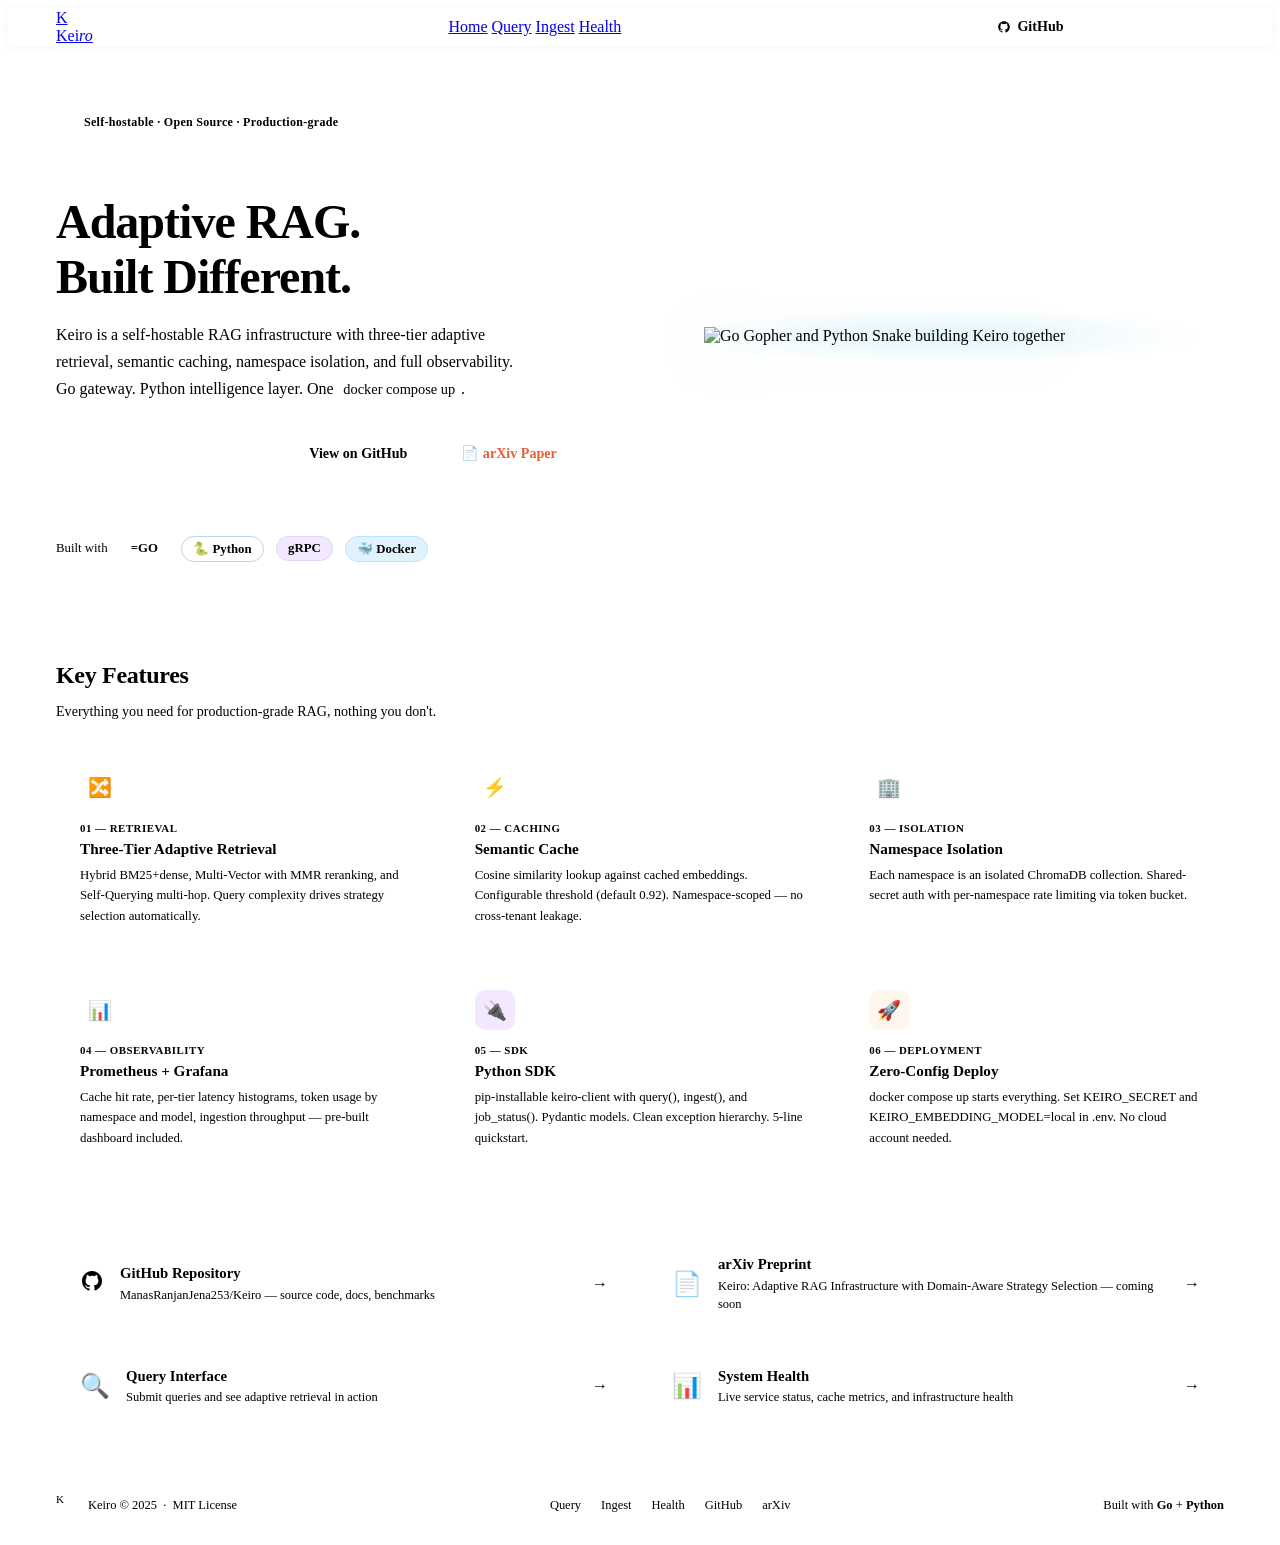
==== gateway/templates/index.html @ 82689d89 "Updated the frontend files" ====
<!DOCTYPE html>
<html lang="en">
<head>
    <meta charset="UTF-8">
    <meta name="viewport" content="width=device-width, initial-scale=1.0">
    <title>Keiro — Self-hostable Adaptive RAG Infrastructure</title>
    <link rel="stylesheet" href="/static/css/style.css">
    <style>
        /* Landing page specific */
        body { overflow-x: hidden; }

        .landing-nav {
            height: var(--nav-h);
            background: rgba(255,255,255,0.92);
            backdrop-filter: blur(12px);
            border-bottom: 1px solid var(--border);
            display: flex;
            align-items: center;
            padding: 0 3rem;
            gap: 2rem;
            position: sticky;
            top: 0;
            z-index: 200;
            box-shadow: 0 1px 12px rgba(0,174,216,0.07);
        }

        .landing-nav .nav-links { margin-left: auto; }

        .btn-outline {
            display: inline-flex;
            align-items: center;
            gap: 0.4rem;
            padding: 0.55rem 1.25rem;
            border-radius: var(--radius-sm);
            font-size: 0.88rem;
            font-weight: 600;
            font-family: var(--font-body);
            cursor: pointer;
            transition: all 0.15s ease;
            text-decoration: none;
            border: 1.5px solid var(--border);
            color: var(--text-secondary);
            background: transparent;
        }

        .btn-outline:hover {
            border-color: var(--go-cyan);
            color: var(--go-cyan);
            background: var(--go-cyan-light);
        }

        .btn-cta {
            display: inline-flex;
            align-items: center;
            gap: 0.4rem;
            padding: 0.65rem 1.5rem;
            border-radius: var(--radius-sm);
            font-size: 0.92rem;
            font-weight: 700;
            font-family: var(--font-body);
            cursor: pointer;
            transition: all 0.15s ease;
            text-decoration: none;
            background: var(--go-cyan);
            color: white;
            border: none;
        }

        .btn-cta:hover {
            background: var(--go-cyan-dark);
            box-shadow: 0 4px 16px rgba(0,174,216,0.35);
            transform: translateY(-1px);
        }

        /* Hero */
        .hero {
            max-width: 1200px;
            margin: 0 auto;
            padding: 4rem 3rem 3rem;
            display: grid;
            grid-template-columns: 1fr 1fr;
            gap: 3rem;
            align-items: center;
        }

        .hero-left {}

        .hero-eyebrow {
            display: inline-flex;
            align-items: center;
            gap: 0.5rem;
            background: var(--go-cyan-light);
            border: 1px solid var(--go-cyan-mid);
            border-radius: 20px;
            padding: 0.3rem 0.875rem;
            font-size: 0.75rem;
            font-weight: 600;
            color: var(--go-cyan-dark);
            font-family: var(--font-mono);
            margin-bottom: 1.25rem;
            letter-spacing: 0.3px;
        }

        .hero-eyebrow span {
            width: 6px;
            height: 6px;
            border-radius: 50%;
            background: var(--go-cyan);
        }

        .hero-headline {
            font-size: 3rem;
            font-weight: 800;
            line-height: 1.15;
            color: var(--text);
            margin-bottom: 1rem;
            letter-spacing: -1px;
        }

        .hero-headline em {
            font-style: normal;
            color: var(--go-cyan);
        }

        .hero-sub {
            font-size: 1rem;
            color: var(--text-secondary);
            line-height: 1.7;
            margin-bottom: 2rem;
            max-width: 480px;
        }

        .hero-cta-row {
            display: flex;
            align-items: center;
            gap: 0.875rem;
            flex-wrap: wrap;
            margin-bottom: 2.5rem;
        }

        .hero-langs {
            display: flex;
            align-items: center;
            gap: 0.5rem;
            padding-top: 1.5rem;
            border-top: 1px solid var(--border);
        }

        .hero-langs span {
            font-size: 0.8rem;
            color: var(--text-muted);
            margin-right: 0.25rem;
        }

        .lang-badge {
            display: inline-flex;
            align-items: center;
            gap: 0.3rem;
            padding: 0.25rem 0.7rem;
            border-radius: 20px;
            font-size: 0.75rem;
            font-weight: 600;
            font-family: var(--font-mono);
        }

        .lang-go {
            background: var(--go-cyan-light);
            color: var(--go-cyan-dark);
            border: 1px solid var(--go-cyan-mid);
        }

        .lang-python {
            background: var(--python-blue-light);
            color: var(--python-blue);
            border: 1px solid #bdd4ea;
        }

        .lang-grpc {
            background: #f3e8ff;
            color: #7c3aed;
            border: 1px solid #ddd6fe;
        }

        .lang-docker {
            background: #e0f2fe;
            color: #0369a1;
            border: 1px solid #bae6fd;
        }

        /* Hero image */
        .hero-right {
            display: flex;
            justify-content: center;
            align-items: center;
            position: relative;
        }

        .hero-image-wrap {
            position: relative;
            width: 100%;
            max-width: 480px;
        }

        .hero-image-bg {
            position: absolute;
            inset: -20px;
            background: radial-gradient(ellipse at center, rgba(0,174,216,0.12) 0%, transparent 70%);
            border-radius: 50%;
        }

        .hero-img {
            width: 100%;
            height: auto;
            position: relative;
            z-index: 1;
            filter: drop-shadow(0 8px 32px rgba(0,100,150,0.15));
            animation: float 4s ease-in-out infinite;
        }

        @keyframes float {
            0%, 100% { transform: translateY(0); }
            50%       { transform: translateY(-10px); }
        }

        /* Features */
        .features {
            max-width: 1200px;
            margin: 0 auto;
            padding: 2rem 3rem 4rem;
        }

        .features-header {
            margin-bottom: 1.5rem;
        }

        .features-header h2 {
            font-size: 1.5rem;
            font-weight: 700;
            letter-spacing: -0.3px;
            margin-bottom: 0.25rem;
        }

        .features-header p {
            font-size: 0.88rem;
            color: var(--text-muted);
        }

        .features-grid {
            display: grid;
            grid-template-columns: repeat(3, 1fr);
            gap: 1rem;
        }

        .feature-card {
            background: var(--bg-surface);
            border: 1px solid var(--border);
            border-radius: var(--radius);
            padding: 1.5rem;
            box-shadow: var(--shadow-sm);
            transition: box-shadow 0.2s, transform 0.2s;
        }

        .feature-card:hover {
            box-shadow: var(--shadow);
            transform: translateY(-2px);
        }

        .feature-icon {
            width: 40px;
            height: 40px;
            border-radius: 10px;
            display: flex;
            align-items: center;
            justify-content: center;
            font-size: 1.2rem;
            margin-bottom: 0.875rem;
        }

        .feature-icon.cyan { background: var(--go-cyan-light); }
        .feature-icon.yellow { background: var(--python-yellow-light); }
        .feature-icon.blue { background: var(--python-blue-light); }
        .feature-icon.green { background: var(--chroma-green-light); }
        .feature-icon.purple { background: #f3e8ff; }
        .feature-icon.orange { background: #fff7ed; }

        .feature-num {
            font-family: var(--font-mono);
            font-size: 0.68rem;
            font-weight: 600;
            color: var(--go-cyan);
            margin-bottom: 0.4rem;
            letter-spacing: 0.5px;
        }

        .feature-title {
            font-size: 0.95rem;
            font-weight: 700;
            margin-bottom: 0.4rem;
            color: var(--text);
        }

        .feature-desc {
            font-size: 0.8rem;
            color: var(--text-muted);
            line-height: 1.6;
        }

        /* Links section */
        .links-section {
            max-width: 1200px;
            margin: 0 auto;
            padding: 0 3rem 3rem;
            display: grid;
            grid-template-columns: repeat(2, 1fr);
            gap: 1rem;
        }

        .link-card {
            background: var(--bg-surface);
            border: 1px solid var(--border);
            border-radius: var(--radius);
            padding: 1.25rem 1.5rem;
            display: flex;
            align-items: center;
            gap: 1rem;
            text-decoration: none;
            color: inherit;
            box-shadow: var(--shadow-sm);
            transition: box-shadow 0.15s, transform 0.15s, border-color 0.15s;
        }

        .link-card:hover {
            box-shadow: var(--shadow);
            transform: translateY(-2px);
            border-color: var(--go-cyan);
        }

        .link-card-icon {
            font-size: 1.5rem;
            flex-shrink: 0;
        }

        .link-card-text strong {
            display: block;
            font-size: 0.92rem;
            font-weight: 600;
            margin-bottom: 0.15rem;
        }

        .link-card-text span {
            font-size: 0.78rem;
            color: var(--text-muted);
        }

        .link-card-arrow {
            margin-left: auto;
            color: var(--text-light);
            font-size: 1rem;
            transition: transform 0.15s, color 0.15s;
        }

        .link-card:hover .link-card-arrow {
            transform: translateX(3px);
            color: var(--go-cyan);
        }

        /* Landing footer */
        .landing-footer {
            border-top: 1px solid var(--border);
            padding: 1.25rem 3rem;
            display: flex;
            align-items: center;
            justify-content: space-between;
            background: var(--bg-surface);
            font-size: 0.78rem;
            color: var(--text-muted);
            flex-wrap: wrap;
            gap: 0.5rem;
        }

        .footer-links { display: flex; gap: 1.25rem; }
        .footer-links a { color: var(--text-muted); text-decoration: none; transition: color 0.15s; }
        .footer-links a:hover { color: var(--go-cyan); }

        .footer-brand {
            display: flex;
            align-items: center;
            gap: 0.5rem;
        }
    </style>
</head>
<body>

<nav class="landing-nav">
    <a href="/" class="nav-brand">
        <div class="nav-logo">K</div>
        <span class="nav-wordmark">Kei<em>ro</em></span>
    </a>
    <div class="nav-links">
        <a href="/" class="nav-link active">Home</a>
        <a href="/query" class="nav-link">Query</a>
        <a href="/ingest" class="nav-link">Ingest</a>
        <a href="/health-ui" class="nav-link">Health</a>
    </div>
    <div style="margin-left:auto;display:flex;gap:0.75rem;align-items:center;">
        <a href="https://github.com/ManasRanjanJena253/Keiro" target="_blank" class="btn-outline">
            <svg width="14" height="14" viewBox="0 0 24 24" fill="currentColor"><path d="M12 2C6.477 2 2 6.477 2 12c0 4.42 2.865 8.17 6.839 9.49.5.092.682-.217.682-.482 0-.237-.008-.866-.013-1.7-2.782.603-3.369-1.342-3.369-1.342-.454-1.155-1.11-1.463-1.11-1.463-.908-.62.069-.608.069-.608 1.003.07 1.531 1.03 1.531 1.03.892 1.529 2.341 1.087 2.91.832.092-.647.35-1.088.636-1.338-2.22-.253-4.555-1.11-4.555-4.943 0-1.091.39-1.984 1.029-2.683-.103-.253-.446-1.27.098-2.647 0 0 .84-.269 2.75 1.025A9.578 9.578 0 0112 6.836c.85.004 1.705.114 2.504.336 1.909-1.294 2.747-1.025 2.747-1.025.546 1.377.202 2.394.1 2.647.64.699 1.028 1.592 1.028 2.683 0 3.842-2.339 4.687-4.566 4.935.359.309.678.919.678 1.852 0 1.336-.012 2.415-.012 2.741 0 .267.18.578.688.48C19.138 20.167 22 16.418 22 12c0-5.523-4.477-10-10-10z"/></svg>
            GitHub
        </a>
        <a href="/query" class="btn-cta">Try Keiro →</a>
    </div>
</nav>

<!-- Hero -->
<section class="hero">
    <div class="hero-left">
        <div class="hero-eyebrow">
            <span></span>
            Self-hostable · Open Source · Production-grade
        </div>

        <h1 class="hero-headline">
            Adaptive RAG.<br>
            <em>Built Different.</em>
        </h1>

        <p class="hero-sub">
            Keiro is a self-hostable RAG infrastructure with three-tier adaptive retrieval,
            semantic caching, namespace isolation, and full observability.
            Go gateway. Python intelligence layer. One <code style="font-family:var(--font-mono);font-size:0.9em;background:var(--bg-subtle);padding:0.1em 0.4em;border-radius:4px;">docker compose up</code>.
        </p>

        <div class="hero-cta-row">
            <a href="/query" class="btn-cta">Launch Query Interface →</a>
            <a href="https://github.com/ManasRanjanJena253/Keiro" target="_blank" class="btn-outline">
                View on GitHub
            </a>
            <a href="https://arxiv.org/abs/2506.XXXXX" target="_blank" class="btn-outline" style="border-color:#e85d3a;color:#e85d3a;" title="arXiv preprint (coming soon)">
                📄 arXiv Paper
            </a>
        </div>

        <div class="hero-langs">
            <span>Built with</span>
            <span class="lang-badge lang-go">=GO</span>
            <span class="lang-badge lang-python">🐍 Python</span>
            <span class="lang-badge lang-grpc">gRPC</span>
            <span class="lang-badge lang-docker">🐳 Docker</span>
        </div>
    </div>

    <div class="hero-right">
        <div class="hero-image-wrap">
            <div class="hero-image-bg"></div>
            <img src="/static/images/hero.png" alt="Go Gopher and Python Snake building Keiro together" class="hero-img"/>
        </div>
    </div>
</section>

<!-- Features -->
<section class="features">
    <div class="features-header">
        <h2>Key Features</h2>
        <p>Everything you need for production-grade RAG, nothing you don't.</p>
    </div>

    <div class="features-grid">
        <div class="feature-card">
            <div class="feature-icon cyan">🔀</div>
            <div class="feature-num">01 — RETRIEVAL</div>
            <div class="feature-title">Three-Tier Adaptive Retrieval</div>
            <div class="feature-desc">Hybrid BM25+dense, Multi-Vector with MMR reranking, and Self-Querying multi-hop. Query complexity drives strategy selection automatically.</div>
        </div>

        <div class="feature-card">
            <div class="feature-icon yellow">⚡</div>
            <div class="feature-num">02 — CACHING</div>
            <div class="feature-title">Semantic Cache</div>
            <div class="feature-desc">Cosine similarity lookup against cached embeddings. Configurable threshold (default 0.92). Namespace-scoped — no cross-tenant leakage.</div>
        </div>

        <div class="feature-card">
            <div class="feature-icon blue">🏢</div>
            <div class="feature-num">03 — ISOLATION</div>
            <div class="feature-title">Namespace Isolation</div>
            <div class="feature-desc">Each namespace is an isolated ChromaDB collection. Shared-secret auth with per-namespace rate limiting via token bucket.</div>
        </div>

        <div class="feature-card">
            <div class="feature-icon green">📊</div>
            <div class="feature-num">04 — OBSERVABILITY</div>
            <div class="feature-title">Prometheus + Grafana</div>
            <div class="feature-desc">Cache hit rate, per-tier latency histograms, token usage by namespace and model, ingestion throughput — pre-built dashboard included.</div>
        </div>

        <div class="feature-card">
            <div class="feature-icon purple">🔌</div>
            <div class="feature-num">05 — SDK</div>
            <div class="feature-title">Python SDK</div>
            <div class="feature-desc">pip-installable keiro-client with query(), ingest(), and job_status(). Pydantic models. Clean exception hierarchy. 5-line quickstart.</div>
        </div>

        <div class="feature-card">
            <div class="feature-icon orange">🚀</div>
            <div class="feature-num">06 — DEPLOYMENT</div>
            <div class="feature-title">Zero-Config Deploy</div>
            <div class="feature-desc">docker compose up starts everything. Set KEIRO_SECRET and KEIRO_EMBEDDING_MODEL=local in .env. No cloud account needed.</div>
        </div>
    </div>
</section>

<!-- Links -->
<section class="links-section">
    <a href="https://github.com/ManasRanjanJena253/Keiro" target="_blank" class="link-card">
        <div class="link-card-icon">
            <svg width="24" height="24" viewBox="0 0 24 24" fill="var(--text-secondary)"><path d="M12 2C6.477 2 2 6.477 2 12c0 4.42 2.865 8.17 6.839 9.49.5.092.682-.217.682-.482 0-.237-.008-.866-.013-1.7-2.782.603-3.369-1.342-3.369-1.342-.454-1.155-1.11-1.463-1.11-1.463-.908-.62.069-.608.069-.608 1.003.07 1.531 1.03 1.531 1.03.892 1.529 2.341 1.087 2.91.832.092-.647.35-1.088.636-1.338-2.22-.253-4.555-1.11-4.555-4.943 0-1.091.39-1.984 1.029-2.683-.103-.253-.446-1.27.098-2.647 0 0 .84-.269 2.75 1.025A9.578 9.578 0 0112 6.836c.85.004 1.705.114 2.504.336 1.909-1.294 2.747-1.025 2.747-1.025.546 1.377.202 2.394.1 2.647.64.699 1.028 1.592 1.028 2.683 0 3.842-2.339 4.687-4.566 4.935.359.309.678.919.678 1.852 0 1.336-.012 2.415-.012 2.741 0 .267.18.578.688.48C19.138 20.167 22 16.418 22 12c0-5.523-4.477-10-10-10z"/></svg>
        </div>
        <div class="link-card-text">
            <strong>GitHub Repository</strong>
            <span>ManasRanjanJena253/Keiro — source code, docs, benchmarks</span>
        </div>
        <span class="link-card-arrow">→</span>
    </a>

    <a href="https://arxiv.org/abs/2506.XXXXX" target="_blank" class="link-card">
        <div class="link-card-icon">📄</div>
        <div class="link-card-text">
            <strong>arXiv Preprint</strong>
            <span>Keiro: Adaptive RAG Infrastructure with Domain-Aware Strategy Selection — coming soon</span>
        </div>
        <span class="link-card-arrow">→</span>
    </a>

    <a href="/query" class="link-card">
        <div class="link-card-icon">🔍</div>
        <div class="link-card-text">
            <strong>Query Interface</strong>
            <span>Submit queries and see adaptive retrieval in action</span>
        </div>
        <span class="link-card-arrow">→</span>
    </a>

    <a href="/health-ui" class="link-card">
        <div class="link-card-icon">📊</div>
        <div class="link-card-text">
            <strong>System Health</strong>
            <span>Live service status, cache metrics, and infrastructure health</span>
        </div>
        <span class="link-card-arrow">→</span>
    </a>
</section>

<footer class="landing-footer">
    <div class="footer-brand">
        <div class="nav-logo" style="width:24px;height:24px;font-size:0.7rem;">K</div>
        <span>Keiro © 2025 &nbsp;·&nbsp; MIT License</span>
    </div>
    <div class="footer-links">
        <a href="/query">Query</a>
        <a href="/ingest">Ingest</a>
        <a href="/health-ui">Health</a>
        <a href="https://github.com/ManasRanjanJena253/Keiro" target="_blank">GitHub</a>
        <a href="https://arxiv.org/abs/2506.XXXXX" target="_blank">arXiv</a>
    </div>
    <span>Built with <span class="go" style="color:var(--go-cyan);font-weight:600;">Go</span> + <span class="py" style="color:var(--python-blue);font-weight:600;">Python</span></span>
</footer>

</body>
</html>
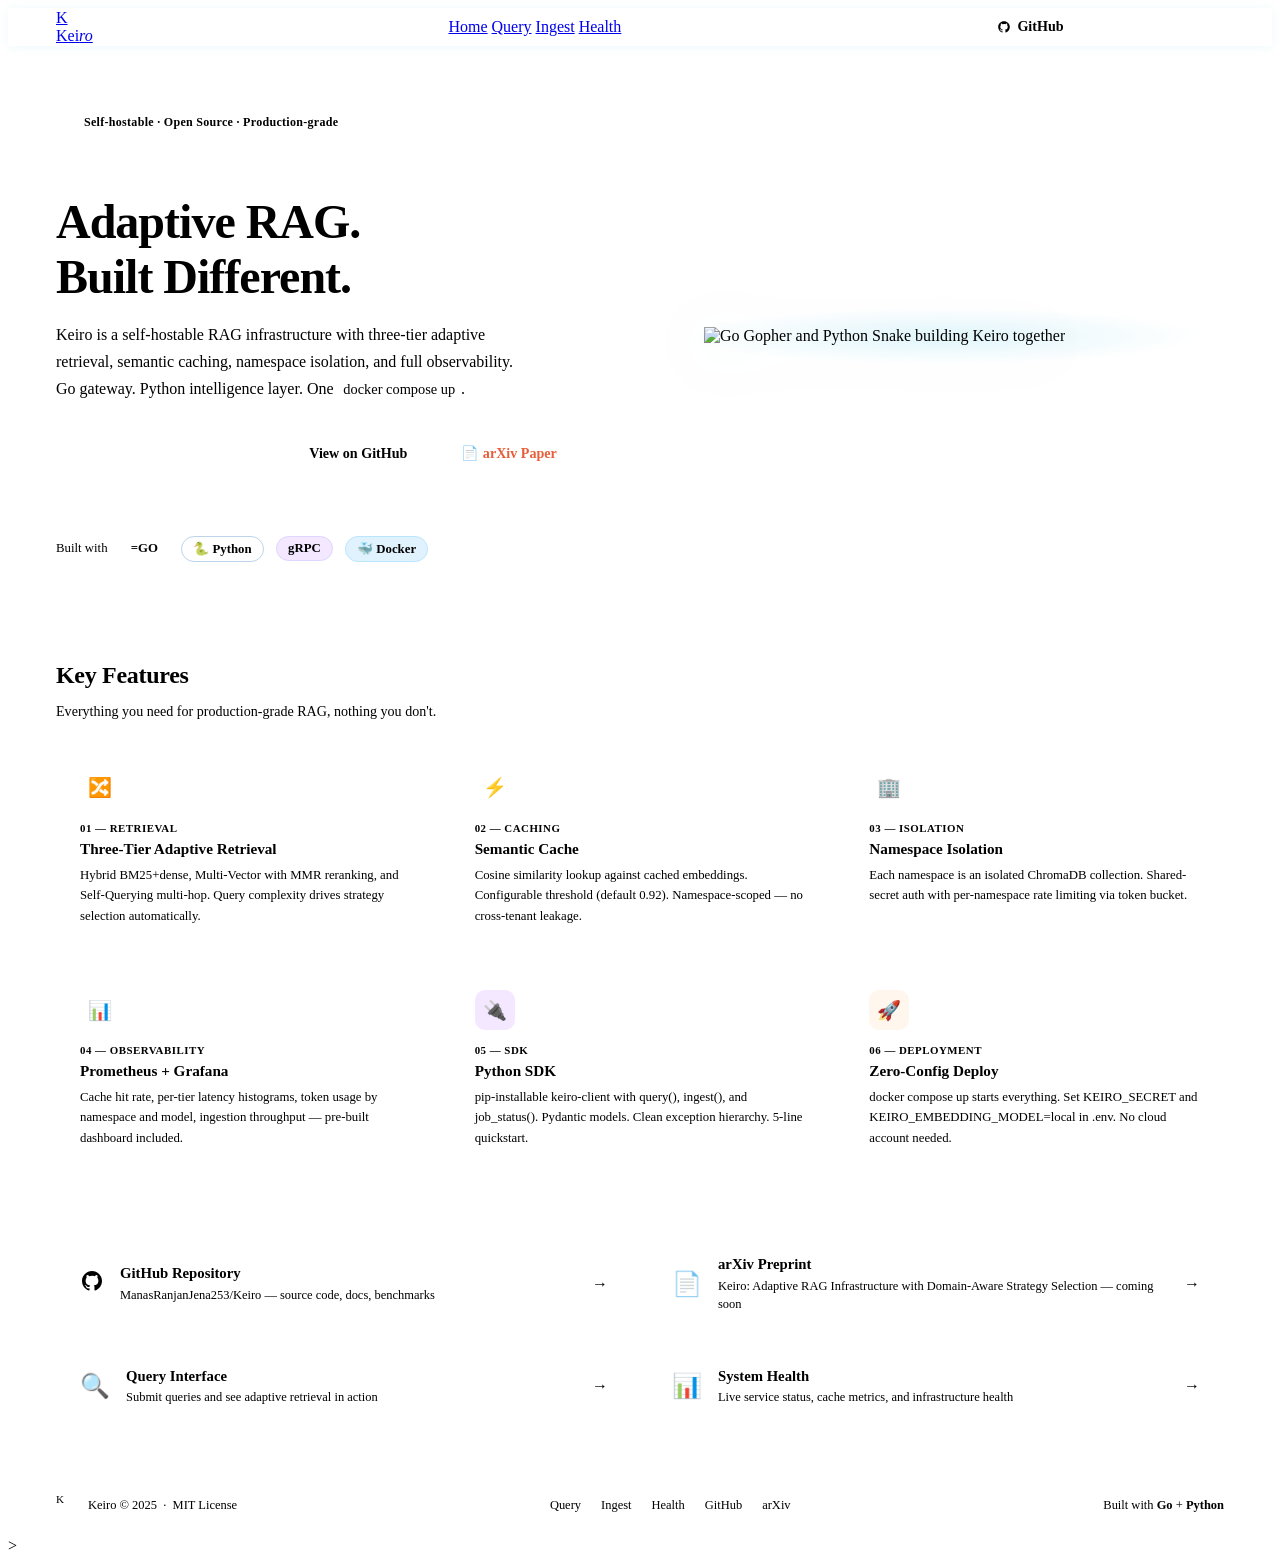
==== commit 69429c67: "Updated the frontend : Added a landing page" ====
--- a/gateway/templates/index.html
+++ b/gateway/templates/index.html
@@ -566,4 +566,4 @@
 </footer>
 
 </body>
-</html>+</html>>
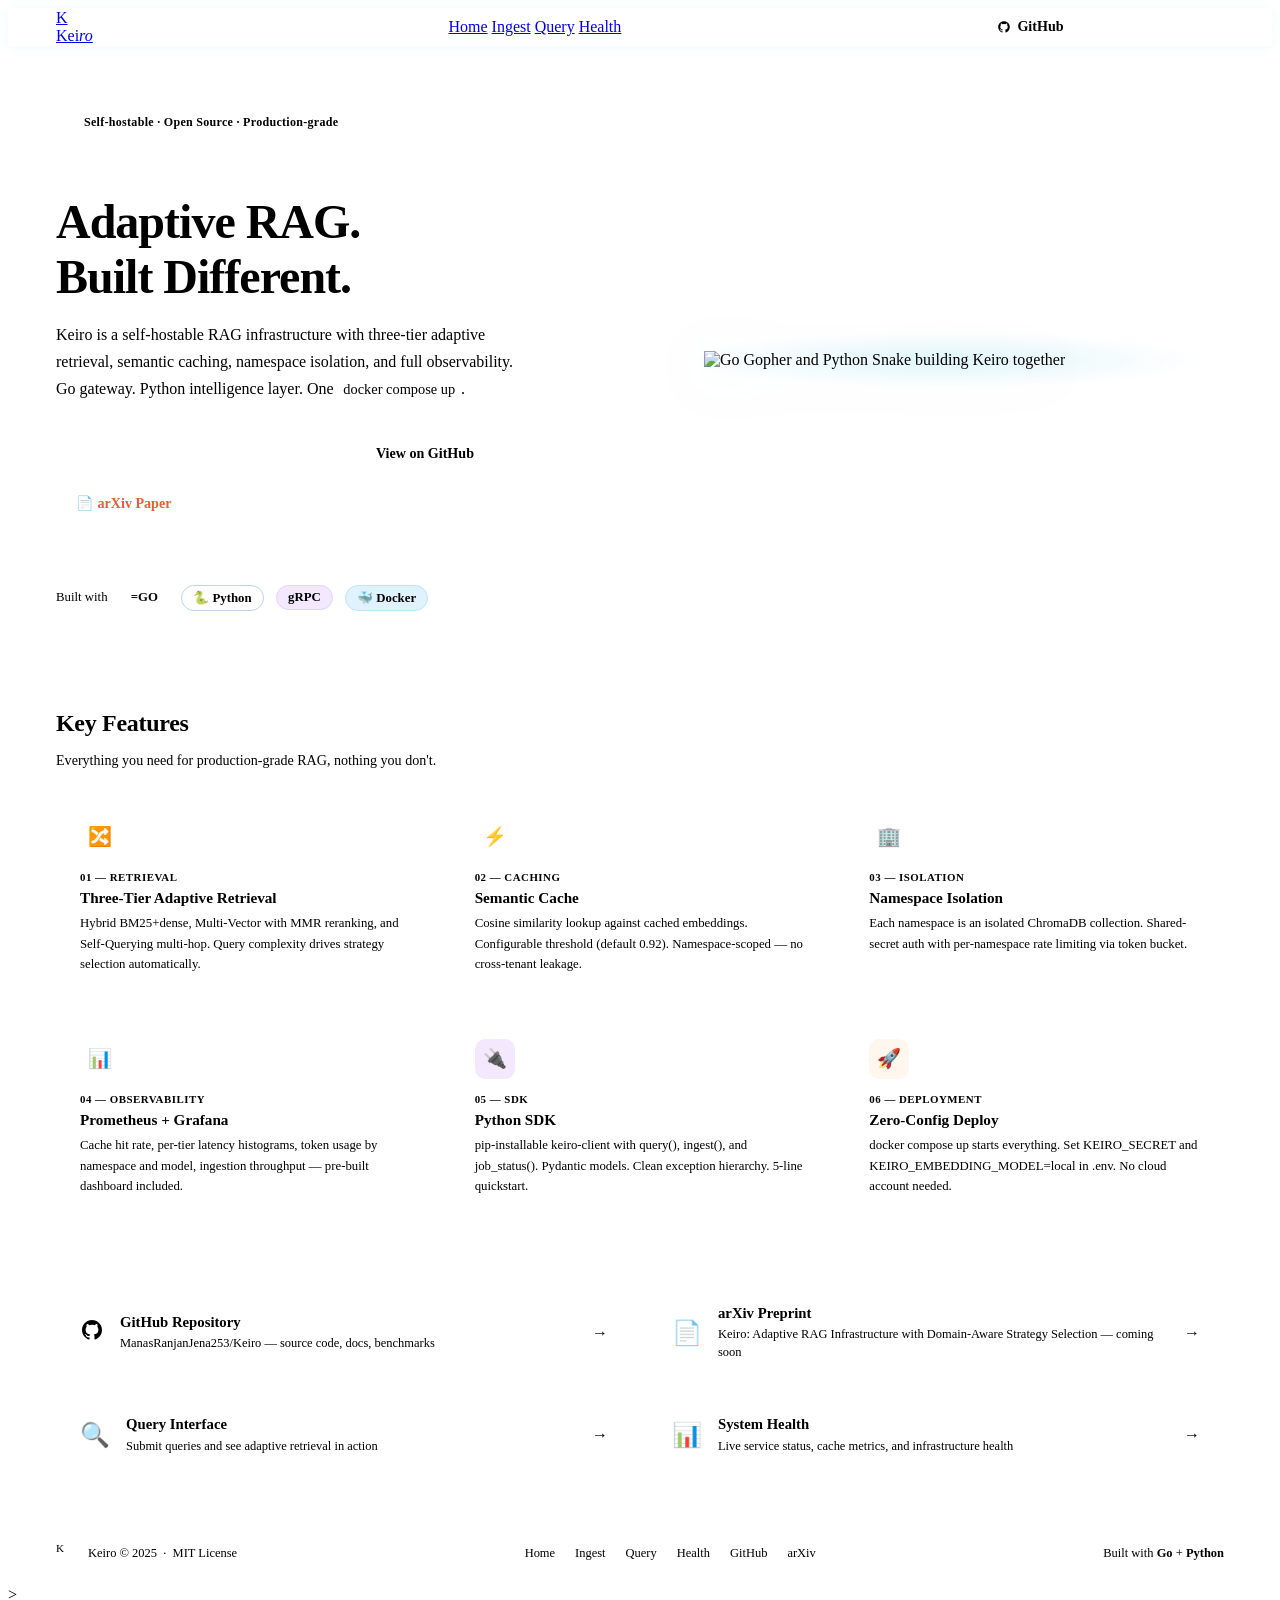
==== commit b5ac784e: "Changed the classifier and llm providers to integrate local ollama models" ====
--- a/gateway/templates/index.html
+++ b/gateway/templates/index.html
@@ -398,8 +398,8 @@
     </a>
     <div class="nav-links">
         <a href="/" class="nav-link active">Home</a>
+        <a href="/ingest" class="nav-link">Ingest</a>
         <a href="/query" class="nav-link">Query</a>
-        <a href="/ingest" class="nav-link">Ingest</a>
         <a href="/health-ui" class="nav-link">Health</a>
     </div>
     <div style="margin-left:auto;display:flex;gap:0.75rem;align-items:center;">
@@ -431,7 +431,7 @@
         </p>
 
         <div class="hero-cta-row">
-            <a href="/query" class="btn-cta">Launch Query Interface →</a>
+            <a href="/ingest" class="btn-cta">Launch Document Ingest Interface →</a>
             <a href="https://github.com/ManasRanjanJena253/Keiro" target="_blank" class="btn-outline">
                 View on GitHub
             </a>
@@ -556,9 +556,10 @@
         <span>Keiro © 2025 &nbsp;·&nbsp; MIT License</span>
     </div>
     <div class="footer-links">
-        <a href="/query">Query</a>
-        <a href="/ingest">Ingest</a>
-        <a href="/health-ui">Health</a>
+        <a href="/" class="nav-link">Home</a>
+        <a href="/ingest" class="nav-link">Ingest</a>
+        <a href="/query" class="nav-link">Query</a>
+        <a href="/health-ui" class="nav-link">Health</a>
         <a href="https://github.com/ManasRanjanJena253/Keiro" target="_blank">GitHub</a>
         <a href="https://arxiv.org/abs/2506.XXXXX" target="_blank">arXiv</a>
     </div>
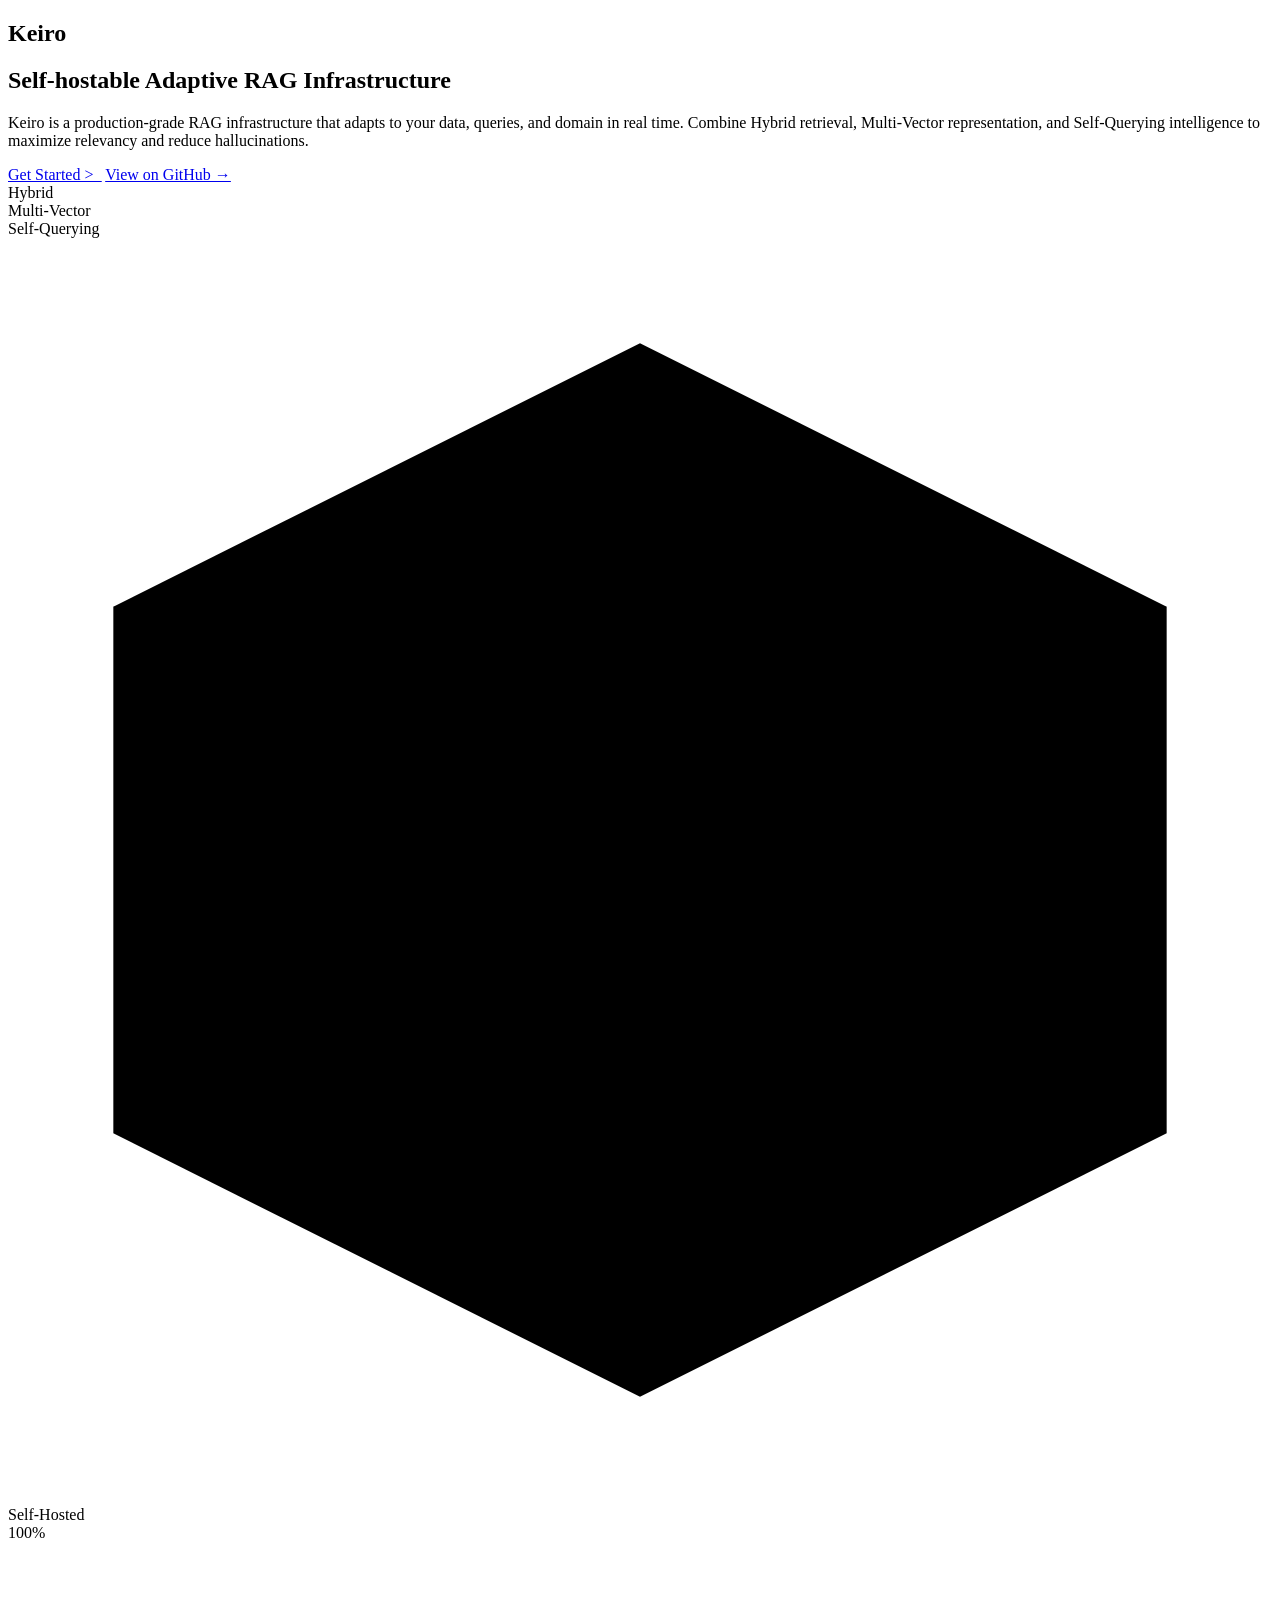
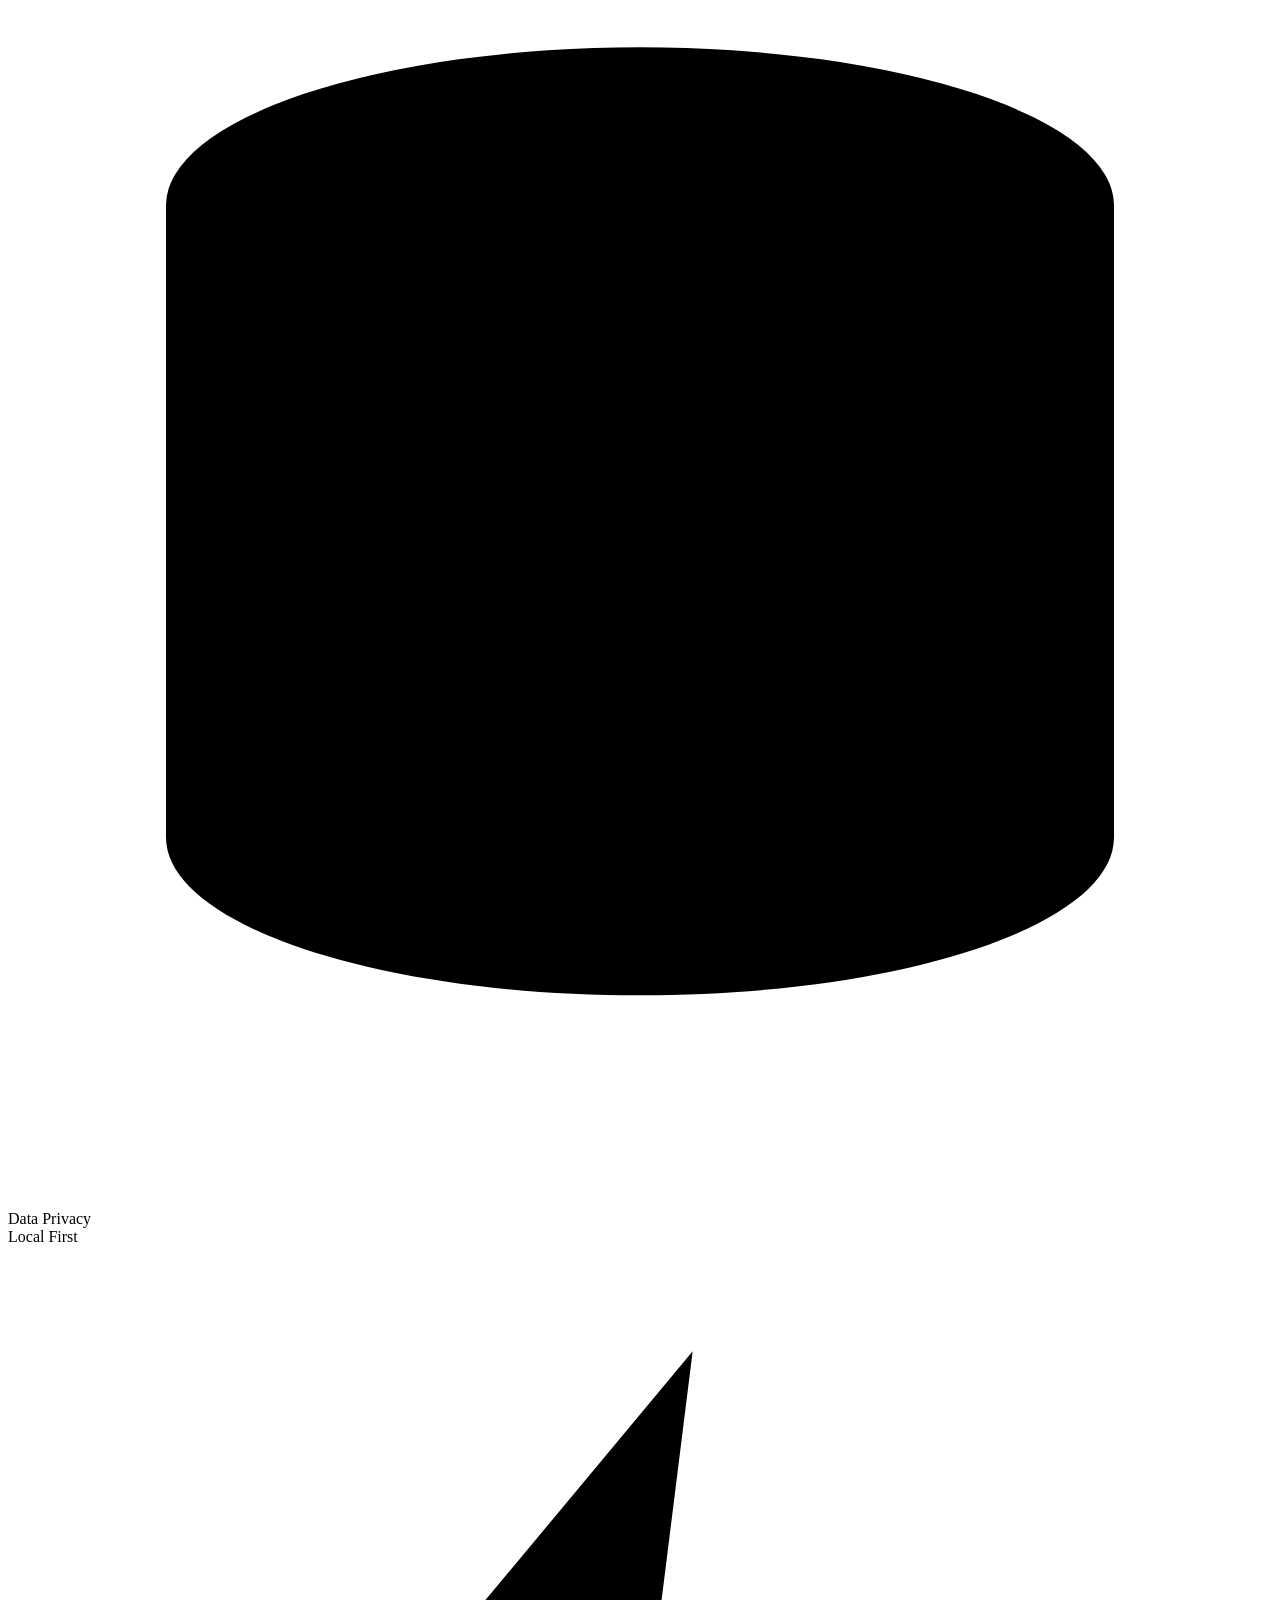
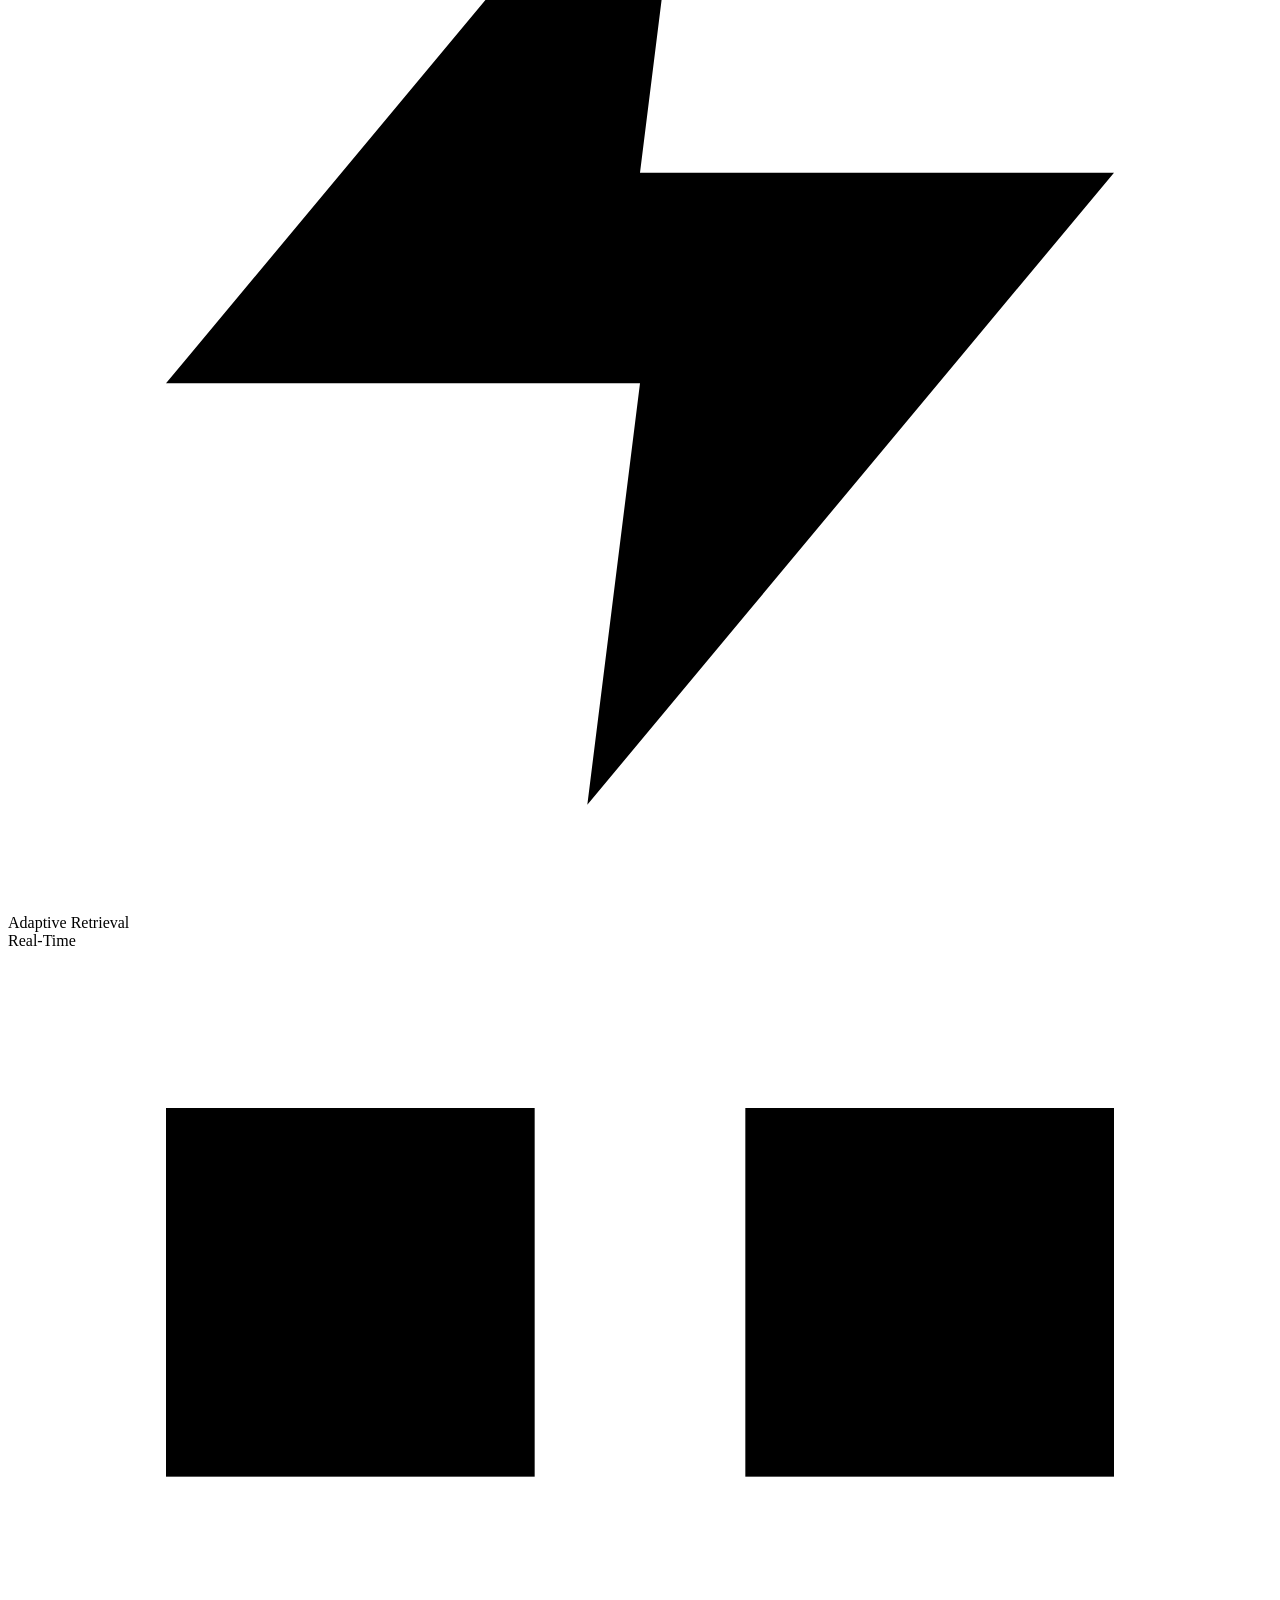
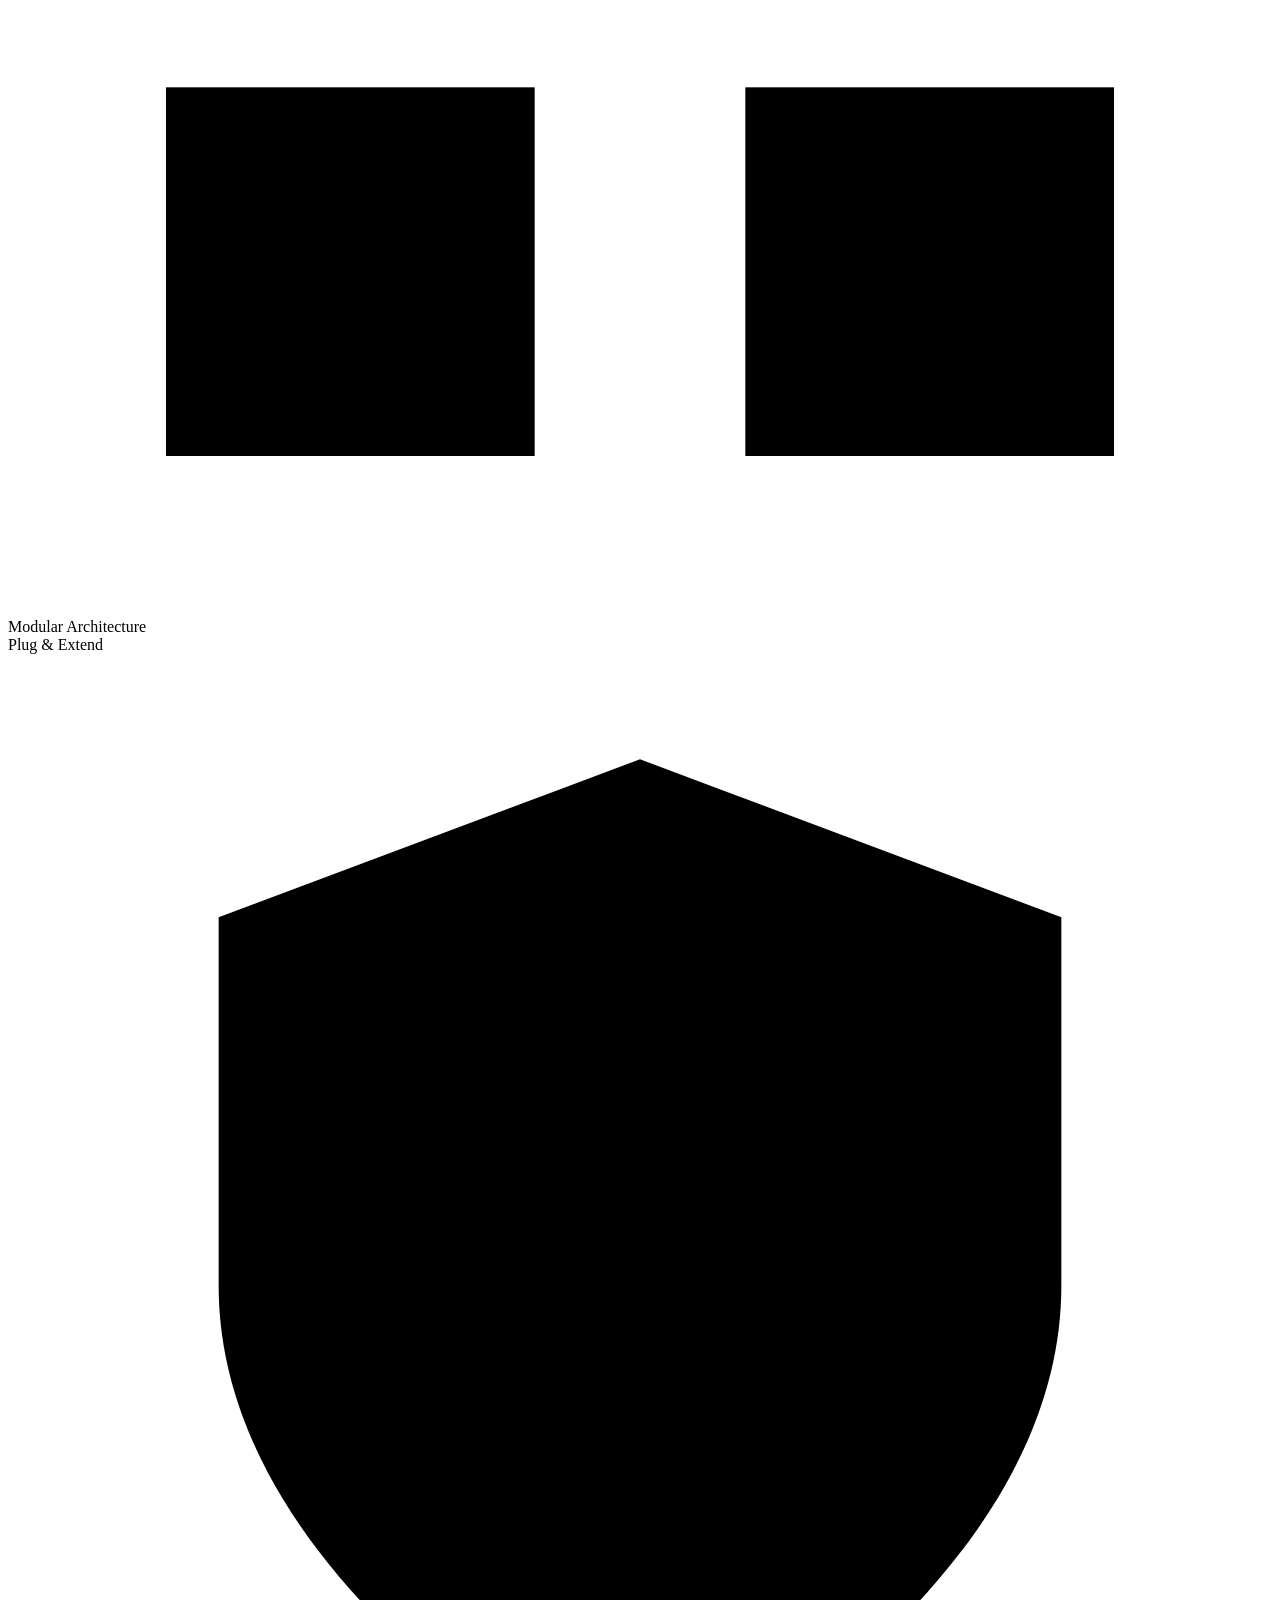
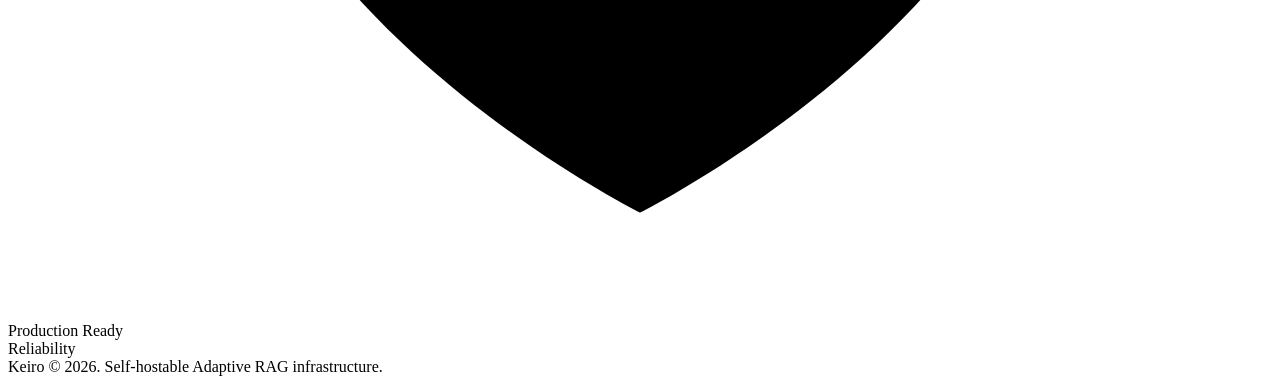
==== commit 51772369: "Updated the frontend" ====
--- a/gateway/templates/index.html
+++ b/gateway/templates/index.html
@@ -5,566 +5,113 @@
     <meta name="viewport" content="width=device-width, initial-scale=1.0">
     <title>Keiro — Self-hostable Adaptive RAG Infrastructure</title>
     <link rel="stylesheet" href="/static/css/style.css">
-    <style>
-        /* Landing page specific */
-        body { overflow-x: hidden; }
-
-        .landing-nav {
-            height: var(--nav-h);
-            background: rgba(255,255,255,0.92);
-            backdrop-filter: blur(12px);
-            border-bottom: 1px solid var(--border);
-            display: flex;
-            align-items: center;
-            padding: 0 3rem;
-            gap: 2rem;
-            position: sticky;
-            top: 0;
-            z-index: 200;
-            box-shadow: 0 1px 12px rgba(0,174,216,0.07);
-        }
-
-        .landing-nav .nav-links { margin-left: auto; }
-
-        .btn-outline {
-            display: inline-flex;
-            align-items: center;
-            gap: 0.4rem;
-            padding: 0.55rem 1.25rem;
-            border-radius: var(--radius-sm);
-            font-size: 0.88rem;
-            font-weight: 600;
-            font-family: var(--font-body);
-            cursor: pointer;
-            transition: all 0.15s ease;
-            text-decoration: none;
-            border: 1.5px solid var(--border);
-            color: var(--text-secondary);
-            background: transparent;
-        }
-
-        .btn-outline:hover {
-            border-color: var(--go-cyan);
-            color: var(--go-cyan);
-            background: var(--go-cyan-light);
-        }
-
-        .btn-cta {
-            display: inline-flex;
-            align-items: center;
-            gap: 0.4rem;
-            padding: 0.65rem 1.5rem;
-            border-radius: var(--radius-sm);
-            font-size: 0.92rem;
-            font-weight: 700;
-            font-family: var(--font-body);
-            cursor: pointer;
-            transition: all 0.15s ease;
-            text-decoration: none;
-            background: var(--go-cyan);
-            color: white;
-            border: none;
-        }
-
-        .btn-cta:hover {
-            background: var(--go-cyan-dark);
-            box-shadow: 0 4px 16px rgba(0,174,216,0.35);
-            transform: translateY(-1px);
-        }
-
-        /* Hero */
-        .hero {
-            max-width: 1200px;
-            margin: 0 auto;
-            padding: 4rem 3rem 3rem;
-            display: grid;
-            grid-template-columns: 1fr 1fr;
-            gap: 3rem;
-            align-items: center;
-        }
-
-        .hero-left {}
-
-        .hero-eyebrow {
-            display: inline-flex;
-            align-items: center;
-            gap: 0.5rem;
-            background: var(--go-cyan-light);
-            border: 1px solid var(--go-cyan-mid);
-            border-radius: 20px;
-            padding: 0.3rem 0.875rem;
-            font-size: 0.75rem;
-            font-weight: 600;
-            color: var(--go-cyan-dark);
-            font-family: var(--font-mono);
-            margin-bottom: 1.25rem;
-            letter-spacing: 0.3px;
-        }
-
-        .hero-eyebrow span {
-            width: 6px;
-            height: 6px;
-            border-radius: 50%;
-            background: var(--go-cyan);
-        }
-
-        .hero-headline {
-            font-size: 3rem;
-            font-weight: 800;
-            line-height: 1.15;
-            color: var(--text);
-            margin-bottom: 1rem;
-            letter-spacing: -1px;
-        }
-
-        .hero-headline em {
-            font-style: normal;
-            color: var(--go-cyan);
-        }
-
-        .hero-sub {
-            font-size: 1rem;
-            color: var(--text-secondary);
-            line-height: 1.7;
-            margin-bottom: 2rem;
-            max-width: 480px;
-        }
-
-        .hero-cta-row {
-            display: flex;
-            align-items: center;
-            gap: 0.875rem;
-            flex-wrap: wrap;
-            margin-bottom: 2.5rem;
-        }
-
-        .hero-langs {
-            display: flex;
-            align-items: center;
-            gap: 0.5rem;
-            padding-top: 1.5rem;
-            border-top: 1px solid var(--border);
-        }
-
-        .hero-langs span {
-            font-size: 0.8rem;
-            color: var(--text-muted);
-            margin-right: 0.25rem;
-        }
-
-        .lang-badge {
-            display: inline-flex;
-            align-items: center;
-            gap: 0.3rem;
-            padding: 0.25rem 0.7rem;
-            border-radius: 20px;
-            font-size: 0.75rem;
-            font-weight: 600;
-            font-family: var(--font-mono);
-        }
-
-        .lang-go {
-            background: var(--go-cyan-light);
-            color: var(--go-cyan-dark);
-            border: 1px solid var(--go-cyan-mid);
-        }
-
-        .lang-python {
-            background: var(--python-blue-light);
-            color: var(--python-blue);
-            border: 1px solid #bdd4ea;
-        }
-
-        .lang-grpc {
-            background: #f3e8ff;
-            color: #7c3aed;
-            border: 1px solid #ddd6fe;
-        }
-
-        .lang-docker {
-            background: #e0f2fe;
-            color: #0369a1;
-            border: 1px solid #bae6fd;
-        }
-
-        /* Hero image */
-        .hero-right {
-            display: flex;
-            justify-content: center;
-            align-items: center;
-            position: relative;
-        }
-
-        .hero-image-wrap {
-            position: relative;
-            width: 100%;
-            max-width: 480px;
-        }
-
-        .hero-image-bg {
-            position: absolute;
-            inset: -20px;
-            background: radial-gradient(ellipse at center, rgba(0,174,216,0.12) 0%, transparent 70%);
-            border-radius: 50%;
-        }
-
-        .hero-img {
-            width: 100%;
-            height: auto;
-            position: relative;
-            z-index: 1;
-            filter: drop-shadow(0 8px 32px rgba(0,100,150,0.15));
-            animation: float 4s ease-in-out infinite;
-        }
-
-        @keyframes float {
-            0%, 100% { transform: translateY(0); }
-            50%       { transform: translateY(-10px); }
-        }
-
-        /* Features */
-        .features {
-            max-width: 1200px;
-            margin: 0 auto;
-            padding: 2rem 3rem 4rem;
-        }
-
-        .features-header {
-            margin-bottom: 1.5rem;
-        }
-
-        .features-header h2 {
-            font-size: 1.5rem;
-            font-weight: 700;
-            letter-spacing: -0.3px;
-            margin-bottom: 0.25rem;
-        }
-
-        .features-header p {
-            font-size: 0.88rem;
-            color: var(--text-muted);
-        }
-
-        .features-grid {
-            display: grid;
-            grid-template-columns: repeat(3, 1fr);
-            gap: 1rem;
-        }
-
-        .feature-card {
-            background: var(--bg-surface);
-            border: 1px solid var(--border);
-            border-radius: var(--radius);
-            padding: 1.5rem;
-            box-shadow: var(--shadow-sm);
-            transition: box-shadow 0.2s, transform 0.2s;
-        }
-
-        .feature-card:hover {
-            box-shadow: var(--shadow);
-            transform: translateY(-2px);
-        }
-
-        .feature-icon {
-            width: 40px;
-            height: 40px;
-            border-radius: 10px;
-            display: flex;
-            align-items: center;
-            justify-content: center;
-            font-size: 1.2rem;
-            margin-bottom: 0.875rem;
-        }
-
-        .feature-icon.cyan { background: var(--go-cyan-light); }
-        .feature-icon.yellow { background: var(--python-yellow-light); }
-        .feature-icon.blue { background: var(--python-blue-light); }
-        .feature-icon.green { background: var(--chroma-green-light); }
-        .feature-icon.purple { background: #f3e8ff; }
-        .feature-icon.orange { background: #fff7ed; }
-
-        .feature-num {
-            font-family: var(--font-mono);
-            font-size: 0.68rem;
-            font-weight: 600;
-            color: var(--go-cyan);
-            margin-bottom: 0.4rem;
-            letter-spacing: 0.5px;
-        }
-
-        .feature-title {
-            font-size: 0.95rem;
-            font-weight: 700;
-            margin-bottom: 0.4rem;
-            color: var(--text);
-        }
-
-        .feature-desc {
-            font-size: 0.8rem;
-            color: var(--text-muted);
-            line-height: 1.6;
-        }
-
-        /* Links section */
-        .links-section {
-            max-width: 1200px;
-            margin: 0 auto;
-            padding: 0 3rem 3rem;
-            display: grid;
-            grid-template-columns: repeat(2, 1fr);
-            gap: 1rem;
-        }
-
-        .link-card {
-            background: var(--bg-surface);
-            border: 1px solid var(--border);
-            border-radius: var(--radius);
-            padding: 1.25rem 1.5rem;
-            display: flex;
-            align-items: center;
-            gap: 1rem;
-            text-decoration: none;
-            color: inherit;
-            box-shadow: var(--shadow-sm);
-            transition: box-shadow 0.15s, transform 0.15s, border-color 0.15s;
-        }
-
-        .link-card:hover {
-            box-shadow: var(--shadow);
-            transform: translateY(-2px);
-            border-color: var(--go-cyan);
-        }
-
-        .link-card-icon {
-            font-size: 1.5rem;
-            flex-shrink: 0;
-        }
-
-        .link-card-text strong {
-            display: block;
-            font-size: 0.92rem;
-            font-weight: 600;
-            margin-bottom: 0.15rem;
-        }
-
-        .link-card-text span {
-            font-size: 0.78rem;
-            color: var(--text-muted);
-        }
-
-        .link-card-arrow {
-            margin-left: auto;
-            color: var(--text-light);
-            font-size: 1rem;
-            transition: transform 0.15s, color 0.15s;
-        }
-
-        .link-card:hover .link-card-arrow {
-            transform: translateX(3px);
-            color: var(--go-cyan);
-        }
-
-        /* Landing footer */
-        .landing-footer {
-            border-top: 1px solid var(--border);
-            padding: 1.25rem 3rem;
-            display: flex;
-            align-items: center;
-            justify-content: space-between;
-            background: var(--bg-surface);
-            font-size: 0.78rem;
-            color: var(--text-muted);
-            flex-wrap: wrap;
-            gap: 0.5rem;
-        }
-
-        .footer-links { display: flex; gap: 1.25rem; }
-        .footer-links a { color: var(--text-muted); text-decoration: none; transition: color 0.15s; }
-        .footer-links a:hover { color: var(--go-cyan); }
-
-        .footer-brand {
-            display: flex;
-            align-items: center;
-            gap: 0.5rem;
-        }
-    </style>
 </head>
 <body>
 
-<nav class="landing-nav">
-    <a href="/" class="nav-brand">
-        <div class="nav-logo">K</div>
-        <span class="nav-wordmark">Kei<em>ro</em></span>
-    </a>
-    <div class="nav-links">
-        <a href="/" class="nav-link active">Home</a>
-        <a href="/ingest" class="nav-link">Ingest</a>
-        <a href="/query" class="nav-link">Query</a>
-        <a href="/health-ui" class="nav-link">Health</a>
-    </div>
-    <div style="margin-left:auto;display:flex;gap:0.75rem;align-items:center;">
-        <a href="https://github.com/ManasRanjanJena253/Keiro" target="_blank" class="btn-outline">
-            <svg width="14" height="14" viewBox="0 0 24 24" fill="currentColor"><path d="M12 2C6.477 2 2 6.477 2 12c0 4.42 2.865 8.17 6.839 9.49.5.092.682-.217.682-.482 0-.237-.008-.866-.013-1.7-2.782.603-3.369-1.342-3.369-1.342-.454-1.155-1.11-1.463-1.11-1.463-.908-.62.069-.608.069-.608 1.003.07 1.531 1.03 1.531 1.03.892 1.529 2.341 1.087 2.91.832.092-.647.35-1.088.636-1.338-2.22-.253-4.555-1.11-4.555-4.943 0-1.091.39-1.984 1.029-2.683-.103-.253-.446-1.27.098-2.647 0 0 .84-.269 2.75 1.025A9.578 9.578 0 0112 6.836c.85.004 1.705.114 2.504.336 1.909-1.294 2.747-1.025 2.747-1.025.546 1.377.202 2.394.1 2.647.64.699 1.028 1.592 1.028 2.683 0 3.842-2.339 4.687-4.566 4.935.359.309.678.919.678 1.852 0 1.336-.012 2.415-.012 2.741 0 .267.18.578.688.48C19.138 20.167 22 16.418 22 12c0-5.523-4.477-10-10-10z"/></svg>
-            GitHub
-        </a>
-        <a href="/query" class="btn-cta">Try Keiro →</a>
-    </div>
-</nav>
+    <!-- Outer Decorative Border for Cyberpunk Aesthetics -->
+    <div class="cyber-grid-overlay"></div>
 
-<!-- Hero -->
-<section class="hero">
-    <div class="hero-left">
-        <div class="hero-eyebrow">
-            <span></span>
-            Self-hostable · Open Source · Production-grade
-        </div>
+    <main class="container">
+        <!-- Two-Column Hero Grid -->
+        <section class="landing-grid">
+            <div class="landing-left">
+                <h1 class="brand-title">Kei<span>ro</span></h1>
+                <h2 class="brand-tagline">Self-hostable Adaptive RAG Infrastructure</h2>
+                <p class="brand-desc">
+                    Keiro is a production-grade RAG infrastructure that adapts to your data, queries, and domain in real time. 
+                    Combine Hybrid retrieval, Multi-Vector representation, and Self-Querying intelligence to maximize relevancy and reduce hallucinations.
+                </p>
+                <div class="cta-row">
+                    <a href="/query" class="btn btn-solid">Get Started >_</a>
+                    <a href="https://github.com/ManasRanjanJena253/Keiro" target="_blank" class="btn btn-outline">View on GitHub →</a>
+                </div>
+            </div>
 
-        <h1 class="hero-headline">
-            Adaptive RAG.<br>
-            <em>Built Different.</em>
-        </h1>
+            <!-- Vertical Diagram Flow matching screenshot -->
+            <div class="landing-right">
+                <div class="pipeline-diagram">
+                    <div class="pipeline-anchor-top"></div>
+                    
+                    <div class="pipeline-node-container">
+                        <div class="pipeline-node">Hybrid</div>
+                    </div>
+                    
+                    <div class="pipeline-node-container">
+                        <div class="pipeline-node">Multi-Vector</div>
+                    </div>
+                    
+                    <div class="pipeline-node-container">
+                        <div class="pipeline-node">Self-Querying</div>
+                    </div>
+                    
+                    <div class="pipeline-anchor-bottom"></div>
+                </div>
+            </div>
+        </section>
 
-        <p class="hero-sub">
-            Keiro is a self-hostable RAG infrastructure with three-tier adaptive retrieval,
-            semantic caching, namespace isolation, and full observability.
-            Go gateway. Python intelligence layer. One <code style="font-family:var(--font-mono);font-size:0.9em;background:var(--bg-subtle);padding:0.1em 0.4em;border-radius:4px;">docker compose up</code>.
-        </p>
+        <!-- 5 Feature Cards at the bottom -->
+        <section class="features-grid">
+            <!-- Box 1: Self-Hosted -->
+            <div class="feature-box">
+                <svg class="feature-icon-svg" viewBox="0 0 24 24">
+                    <!-- Wireframe Hexagon -->
+                    <path d="M12 2L2 7v10l10 5 10-5V7L12 2z"/>
+                    <path d="M12 22V12M2 7l10 5 10-5"/>
+                </svg>
+                <div class="feature-meta">Self-Hosted</div>
+                <div class="feature-value">100%</div>
+            </div>
 
-        <div class="hero-cta-row">
-            <a href="/ingest" class="btn-cta">Launch Document Ingest Interface →</a>
-            <a href="https://github.com/ManasRanjanJena253/Keiro" target="_blank" class="btn-outline">
-                View on GitHub
-            </a>
-            <a href="https://arxiv.org/abs/2506.XXXXX" target="_blank" class="btn-outline" style="border-color:#e85d3a;color:#e85d3a;" title="arXiv preprint (coming soon)">
-                📄 arXiv Paper
-            </a>
-        </div>
+            <!-- Box 2: Data Privacy -->
+            <div class="feature-box">
+                <svg class="feature-icon-svg" viewBox="0 0 24 24">
+                    <!-- Cylinder Database -->
+                    <ellipse cx="12" cy="5" rx="9" ry="3"/>
+                    <path d="M3 5v6c0 1.66 4 3 9 3s9-1.34 9-3V5"/>
+                    <path d="M3 11v6c0 1.66 4 3 9 3s9-1.34 9-3v-6"/>
+                </svg>
+                <div class="feature-meta">Data Privacy</div>
+                <div class="feature-value">Local First</div>
+            </div>
 
-        <div class="hero-langs">
-            <span>Built with</span>
-            <span class="lang-badge lang-go">=GO</span>
-            <span class="lang-badge lang-python">🐍 Python</span>
-            <span class="lang-badge lang-grpc">gRPC</span>
-            <span class="lang-badge lang-docker">🐳 Docker</span>
-        </div>
-    </div>
+            <!-- Box 3: Adaptive Retrieval -->
+            <div class="feature-box">
+                <svg class="feature-icon-svg" viewBox="0 0 24 24">
+                    <!-- Lightning Bolt -->
+                    <polygon points="13 2 3 14 12 14 11 22 21 10 12 10 13 2"/>
+                </svg>
+                <div class="feature-meta">Adaptive Retrieval</div>
+                <div class="feature-value">Real-Time</div>
+            </div>
 
-    <div class="hero-right">
-        <div class="hero-image-wrap">
-            <div class="hero-image-bg"></div>
-            <img src="/static/images/hero.png" alt="Go Gopher and Python Snake building Keiro together" class="hero-img"/>
-        </div>
-    </div>
-</section>
+            <!-- Box 4: Modular Architecture -->
+            <div class="feature-box">
+                <svg class="feature-icon-svg" viewBox="0 0 24 24">
+                    <!-- 4 Squares Grid -->
+                    <rect x="3" y="3" width="7" height="7"/>
+                    <rect x="14" y="3" width="7" height="7"/>
+                    <rect x="3" y="14" width="7" height="7"/>
+                    <rect x="14" y="14" width="7" height="7"/>
+                </svg>
+                <div class="feature-meta">Modular Architecture</div>
+                <div class="feature-value">Plug & Extend</div>
+            </div>
 
-<!-- Features -->
-<section class="features">
-    <div class="features-header">
-        <h2>Key Features</h2>
-        <p>Everything you need for production-grade RAG, nothing you don't.</p>
-    </div>
+            <!-- Box 5: Production Ready -->
+            <div class="feature-box">
+                <svg class="feature-icon-svg" viewBox="0 0 24 24">
+                    <!-- Shield Check -->
+                    <path d="M12 22s8-4 8-10V5l-8-3-8 3v7c0 6 8 10 8 10z"/>
+                    <path d="M9 11l2 2 4-4"/>
+                </svg>
+                <div class="feature-meta">Production Ready</div>
+                <div class="feature-value">Reliability</div>
+            </div>
+        </section>
+    </main>
 
-    <div class="features-grid">
-        <div class="feature-card">
-            <div class="feature-icon cyan">🔀</div>
-            <div class="feature-num">01 — RETRIEVAL</div>
-            <div class="feature-title">Three-Tier Adaptive Retrieval</div>
-            <div class="feature-desc">Hybrid BM25+dense, Multi-Vector with MMR reranking, and Self-Querying multi-hop. Query complexity drives strategy selection automatically.</div>
-        </div>
-
-        <div class="feature-card">
-            <div class="feature-icon yellow">⚡</div>
-            <div class="feature-num">02 — CACHING</div>
-            <div class="feature-title">Semantic Cache</div>
-            <div class="feature-desc">Cosine similarity lookup against cached embeddings. Configurable threshold (default 0.92). Namespace-scoped — no cross-tenant leakage.</div>
-        </div>
-
-        <div class="feature-card">
-            <div class="feature-icon blue">🏢</div>
-            <div class="feature-num">03 — ISOLATION</div>
-            <div class="feature-title">Namespace Isolation</div>
-            <div class="feature-desc">Each namespace is an isolated ChromaDB collection. Shared-secret auth with per-namespace rate limiting via token bucket.</div>
-        </div>
-
-        <div class="feature-card">
-            <div class="feature-icon green">📊</div>
-            <div class="feature-num">04 — OBSERVABILITY</div>
-            <div class="feature-title">Prometheus + Grafana</div>
-            <div class="feature-desc">Cache hit rate, per-tier latency histograms, token usage by namespace and model, ingestion throughput — pre-built dashboard included.</div>
-        </div>
-
-        <div class="feature-card">
-            <div class="feature-icon purple">🔌</div>
-            <div class="feature-num">05 — SDK</div>
-            <div class="feature-title">Python SDK</div>
-            <div class="feature-desc">pip-installable keiro-client with query(), ingest(), and job_status(). Pydantic models. Clean exception hierarchy. 5-line quickstart.</div>
-        </div>
-
-        <div class="feature-card">
-            <div class="feature-icon orange">🚀</div>
-            <div class="feature-num">06 — DEPLOYMENT</div>
-            <div class="feature-title">Zero-Config Deploy</div>
-            <div class="feature-desc">docker compose up starts everything. Set KEIRO_SECRET and KEIRO_EMBEDDING_MODEL=local in .env. No cloud account needed.</div>
-        </div>
-    </div>
-</section>
-
-<!-- Links -->
-<section class="links-section">
-    <a href="https://github.com/ManasRanjanJena253/Keiro" target="_blank" class="link-card">
-        <div class="link-card-icon">
-            <svg width="24" height="24" viewBox="0 0 24 24" fill="var(--text-secondary)"><path d="M12 2C6.477 2 2 6.477 2 12c0 4.42 2.865 8.17 6.839 9.49.5.092.682-.217.682-.482 0-.237-.008-.866-.013-1.7-2.782.603-3.369-1.342-3.369-1.342-.454-1.155-1.11-1.463-1.11-1.463-.908-.62.069-.608.069-.608 1.003.07 1.531 1.03 1.531 1.03.892 1.529 2.341 1.087 2.91.832.092-.647.35-1.088.636-1.338-2.22-.253-4.555-1.11-4.555-4.943 0-1.091.39-1.984 1.029-2.683-.103-.253-.446-1.27.098-2.647 0 0 .84-.269 2.75 1.025A9.578 9.578 0 0112 6.836c.85.004 1.705.114 2.504.336 1.909-1.294 2.747-1.025 2.747-1.025.546 1.377.202 2.394.1 2.647.64.699 1.028 1.592 1.028 2.683 0 3.842-2.339 4.687-4.566 4.935.359.309.678.919.678 1.852 0 1.336-.012 2.415-.012 2.741 0 .267.18.578.688.48C19.138 20.167 22 16.418 22 12c0-5.523-4.477-10-10-10z"/></svg>
-        </div>
-        <div class="link-card-text">
-            <strong>GitHub Repository</strong>
-            <span>ManasRanjanJena253/Keiro — source code, docs, benchmarks</span>
-        </div>
-        <span class="link-card-arrow">→</span>
-    </a>
-
-    <a href="https://arxiv.org/abs/2506.XXXXX" target="_blank" class="link-card">
-        <div class="link-card-icon">📄</div>
-        <div class="link-card-text">
-            <strong>arXiv Preprint</strong>
-            <span>Keiro: Adaptive RAG Infrastructure with Domain-Aware Strategy Selection — coming soon</span>
-        </div>
-        <span class="link-card-arrow">→</span>
-    </a>
-
-    <a href="/query" class="link-card">
-        <div class="link-card-icon">🔍</div>
-        <div class="link-card-text">
-            <strong>Query Interface</strong>
-            <span>Submit queries and see adaptive retrieval in action</span>
-        </div>
-        <span class="link-card-arrow">→</span>
-    </a>
-
-    <a href="/health-ui" class="link-card">
-        <div class="link-card-icon">📊</div>
-        <div class="link-card-text">
-            <strong>System Health</strong>
-            <span>Live service status, cache metrics, and infrastructure health</span>
-        </div>
-        <span class="link-card-arrow">→</span>
-    </a>
-</section>
-
-<footer class="landing-footer">
-    <div class="footer-brand">
-        <div class="nav-logo" style="width:24px;height:24px;font-size:0.7rem;">K</div>
-        <span>Keiro © 2025 &nbsp;·&nbsp; MIT License</span>
-    </div>
-    <div class="footer-links">
-        <a href="/" class="nav-link">Home</a>
-        <a href="/ingest" class="nav-link">Ingest</a>
-        <a href="/query" class="nav-link">Query</a>
-        <a href="/health-ui" class="nav-link">Health</a>
-        <a href="https://github.com/ManasRanjanJena253/Keiro" target="_blank">GitHub</a>
-        <a href="https://arxiv.org/abs/2506.XXXXX" target="_blank">arXiv</a>
-    </div>
-    <span>Built with <span class="go" style="color:var(--go-cyan);font-weight:600;">Go</span> + <span class="py" style="color:var(--python-blue);font-weight:600;">Python</span></span>
-</footer>
-
+    <footer class="site-footer">
+        Keiro &copy; 2026. Self-hostable Adaptive RAG infrastructure.
+    </footer>
 </body>
-</html>>+</html>
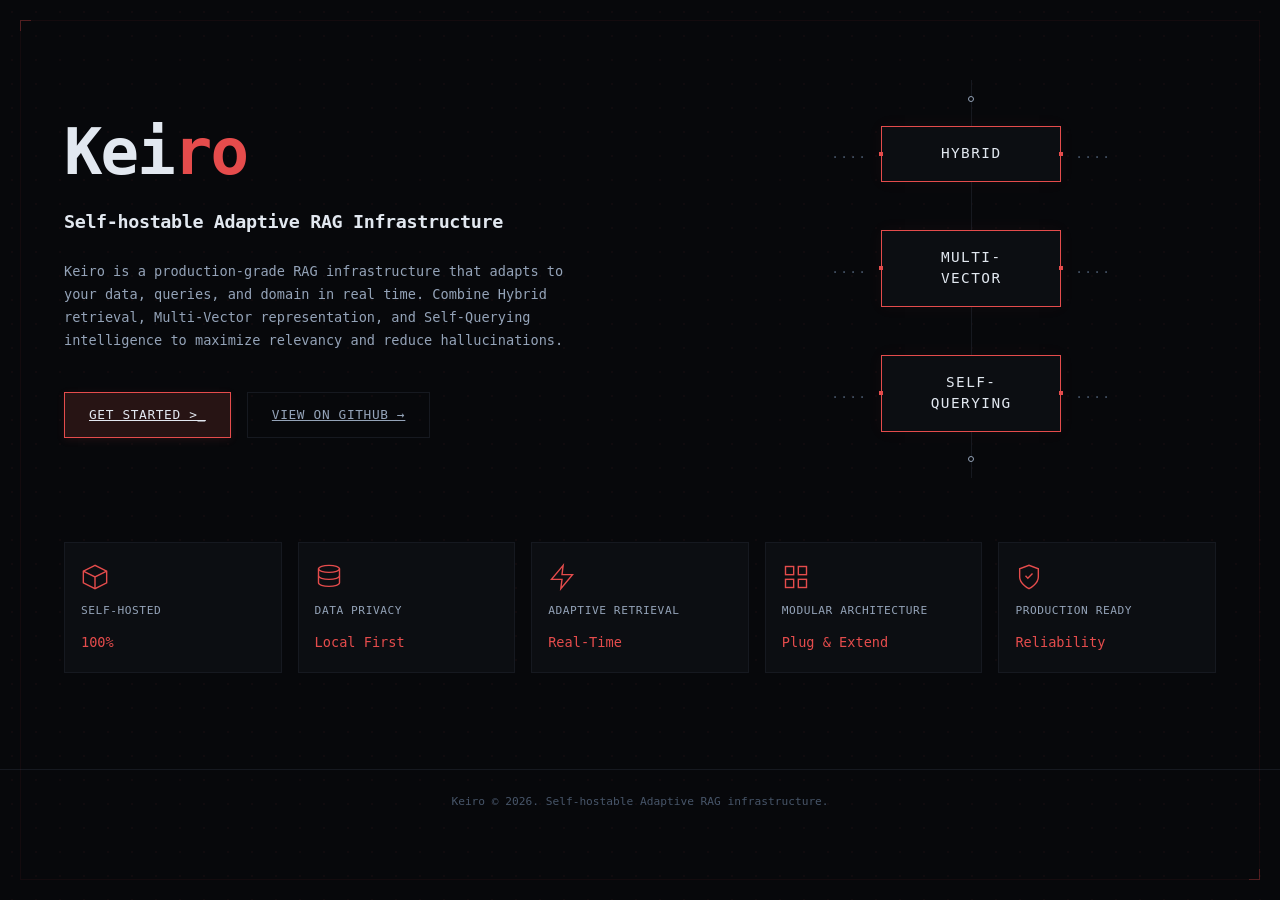
==== commit d8ecc2d8: "Cleaning up the codebase and adding makefile" ====
--- a/gateway/templates/index.html
+++ b/gateway/templates/index.html
@@ -4,7 +4,7 @@
     <meta charset="UTF-8">
     <meta name="viewport" content="width=device-width, initial-scale=1.0">
     <title>Keiro — Self-hostable Adaptive RAG Infrastructure</title>
-    <link rel="stylesheet" href="/static/css/style.css">
+    <link rel="stylesheet" href="style.css">
 </head>
 <body>
 
--- a/gateway/templates/style.css
+++ b/gateway/templates/style.css
@@ -0,0 +1,751 @@
+@import url('https://fonts.googleapis.com/css2?family=Fira+Code:wght@400;500;600;700&display=swap');
+
+:root {
+    --bg-dark: #07080b;
+    --bg-card: #0c0e12;
+    --border-dark: #161920;
+    --border-accent: #e54c4c;
+    --border-accent-glow: rgba(229, 76, 76, 0.2);
+    
+    --text-primary: #e2e8f0;
+    --text-secondary: #94a3b8;
+    --text-muted: #475569;
+    
+    --color-accent: #e54c4c;
+    --color-accent-bg: #271414;
+    --color-accent-hover: #ff5c5c;
+    
+    --green: #4ade80;
+    --green-glow: rgba(74, 222, 128, 0.25);
+    --amber: #fbbf24;
+    --red: #f87171;
+    
+    --font-mono: 'Fira Code', 'DM Mono', Monaco, Consolas, monospace;
+    --radius-sharp: 0px;
+    --transition: all 0.2s cubic-bezier(0.16, 1, 0.3, 1);
+}
+
+/* ── BASE RESET ── */
+* {
+    box-sizing: border-box;
+    margin: 0;
+    padding: 0;
+}
+
+body {
+    background-color: var(--bg-dark);
+    color: var(--text-primary);
+    font-family: var(--font-mono);
+    font-size: 0.85rem;
+    line-height: 1.5;
+    min-height: 100vh;
+    overflow-x: hidden;
+    position: relative;
+    
+    /* Tech dot matrix grid background */
+    background-image: 
+        radial-gradient(rgba(229, 76, 76, 0.04) 1px, transparent 1px),
+        linear-gradient(0deg, rgba(7, 8, 11, 0.6) 0%, #07080b 100%);
+    background-size: 24px 24px, 100% 100%;
+}
+
+/* ── DECORATIVE CYBER ELEMENTS ── */
+.cyber-grid-overlay {
+    position: fixed;
+    inset: 0;
+    pointer-events: none;
+    z-index: 999;
+    border: 1px solid rgba(229, 76, 76, 0.06);
+    margin: 20px;
+}
+
+.cyber-grid-overlay::before,
+.cyber-grid-overlay::after {
+    content: '';
+    position: absolute;
+    width: 10px;
+    height: 10px;
+    border-color: rgba(229, 76, 76, 0.3);
+    border-style: solid;
+}
+
+.cyber-grid-overlay::before {
+    top: -1px;
+    left: -1px;
+    border-width: 1px 0 0 1px;
+}
+
+.cyber-grid-overlay::after {
+    bottom: -1px;
+    right: -1px;
+    border-width: 0 1px 1px 0;
+}
+
+/* ── BUTTONS ── */
+.btn {
+    display: inline-flex;
+    align-items: center;
+    justify-content: center;
+    gap: 0.6rem;
+    padding: 0.75rem 1.5rem;
+    font-family: var(--font-mono);
+    font-size: 0.8rem;
+    font-weight: 500;
+    text-transform: uppercase;
+    letter-spacing: 0.05em;
+    cursor: pointer;
+    transition: var(--transition);
+    border: 1px solid transparent;
+}
+
+.btn-solid {
+    background-color: var(--color-accent-bg);
+    color: var(--text-primary);
+    border-color: var(--color-accent);
+    box-shadow: 0 2px 8px rgba(229, 76, 76, 0.1);
+}
+
+.btn-solid:hover {
+    background-color: var(--color-accent);
+    color: #000000;
+    box-shadow: 0 0 12px var(--border-accent-glow);
+}
+
+.btn-outline {
+    background-color: transparent;
+    color: var(--text-secondary);
+    border-color: var(--border-dark);
+}
+
+.btn-outline:hover {
+    border-color: var(--color-accent);
+    color: var(--text-primary);
+    box-shadow: 0 0 8px rgba(229, 76, 76, 0.1);
+}
+
+.btn:disabled {
+    opacity: 0.4;
+    cursor: not-allowed;
+    box-shadow: none !important;
+    background-color: transparent !important;
+    color: var(--text-muted) !important;
+    border-color: var(--border-dark) !important;
+}
+
+/* ── TYPOGRAPHY ── */
+h1, h2, h3, h4 {
+    color: var(--text-primary);
+    font-weight: 600;
+    letter-spacing: -0.02em;
+}
+
+/* ── CONTAINER & CARDS ── */
+.container {
+    max-width: 1200px;
+    margin: 0 auto;
+    padding: 3rem 1.5rem;
+}
+
+.cyber-card {
+    background-color: var(--bg-card);
+    border: 1px solid var(--border-dark);
+    padding: 1.5rem;
+    position: relative;
+    margin-bottom: 1.5rem;
+}
+
+.cyber-card.accent {
+    border-color: var(--border-accent);
+    box-shadow: inset 0 0 8px rgba(229, 76, 76, 0.05);
+}
+
+/* Cyber card corner marks */
+.cyber-card::before,
+.cyber-card::after {
+    content: '';
+    position: absolute;
+    width: 6px;
+    height: 6px;
+    border-color: var(--border-dark);
+    border-style: solid;
+    pointer-events: none;
+}
+.cyber-card::before {
+    top: -1px;
+    left: -1px;
+    border-width: 1px 0 0 1px;
+}
+.cyber-card::after {
+    bottom: -1px;
+    right: -1px;
+    border-width: 0 1px 1px 0;
+}
+
+.cyber-card.accent::before { border-color: var(--border-accent); }
+.cyber-card.accent::after { border-color: var(--border-accent); }
+
+.card-title {
+    font-size: 0.75rem;
+    text-transform: uppercase;
+    letter-spacing: 0.1em;
+    color: var(--color-accent);
+    margin-bottom: 1.25rem;
+    display: flex;
+    align-items: center;
+    gap: 0.5rem;
+    font-weight: 600;
+}
+
+/* ── FORMS & INPUTS ── */
+.field {
+    margin-bottom: 1.25rem;
+}
+
+.field label {
+    display: block;
+    font-size: 0.7rem;
+    text-transform: uppercase;
+    letter-spacing: 0.08em;
+    color: var(--text-secondary);
+    margin-bottom: 0.5rem;
+}
+
+input[type="text"],
+input[type="password"],
+textarea,
+select {
+    width: 100%;
+    background-color: #0b0c10;
+    border: 1px solid var(--border-dark);
+    color: var(--text-primary);
+    font-family: var(--font-mono);
+    font-size: 0.8rem;
+    padding: 0.65rem 0.85rem;
+    outline: none;
+    transition: var(--transition);
+}
+
+input[type="text"]:focus,
+input[type="password"]:focus,
+textarea:focus,
+select:focus {
+    border-color: var(--border-accent);
+    box-shadow: 0 0 8px var(--border-accent-glow);
+}
+
+textarea {
+    resize: vertical;
+    min-height: 120px;
+}
+
+select {
+    appearance: none;
+    background-image: url("data:image/svg+xml,%3Csvg xmlns='http://www.w3.org/2000/svg' width='10' height='6' viewBox='0 0 10 6'%3E%3Cpath d='M1 1l4 4 4-4' stroke='%23e54c4c' stroke-width='1.5' fill='none' stroke-linecap='round'/%3E%3C/svg%3E");
+    background-repeat: no-repeat;
+    background-position: right 0.85rem center;
+    padding-right: 2rem;
+    cursor: pointer;
+}
+
+/* ── STATUS INDICATORS & BADGES ── */
+.status-indicator {
+    display: inline-flex;
+    align-items: center;
+    gap: 0.4rem;
+    font-size: 0.72rem;
+    color: var(--text-secondary);
+}
+
+.status-dot {
+    width: 6px;
+    height: 6px;
+    border-radius: 50%;
+    background-color: var(--text-muted);
+}
+
+.status-dot.up {
+    background-color: var(--green);
+    box-shadow: 0 0 8px var(--green-glow);
+    animation: pulse 2s infinite;
+}
+
+.status-dot.down {
+    background-color: var(--red);
+    box-shadow: 0 0 8px rgba(248, 113, 113, 0.4);
+}
+
+.status-dot.warning {
+    background-color: var(--amber);
+}
+
+@keyframes pulse {
+    0%, 100% { opacity: 0.6; }
+    50% { opacity: 1; }
+}
+
+.badge {
+    display: inline-block;
+    padding: 0.2rem 0.5rem;
+    font-size: 0.68rem;
+    text-transform: uppercase;
+    font-weight: 600;
+    border: 1px solid var(--border-dark);
+    margin-right: 0.4rem;
+}
+
+.badge-accent {
+    border-color: var(--color-accent);
+    color: var(--color-accent);
+    background-color: rgba(229, 76, 76, 0.05);
+}
+
+.badge-muted {
+    border-color: var(--border-dark);
+    color: var(--text-secondary);
+}
+
+/* ── LANDING PAGE SPECIFIC ── */
+.landing-grid {
+    display: grid;
+    grid-template-columns: 1.1fr 0.9fr;
+    gap: 4rem;
+    align-items: center;
+    margin-top: 2rem;
+    margin-bottom: 4rem;
+}
+
+@media (max-width: 768px) {
+    .landing-grid {
+        grid-template-columns: 1fr;
+        gap: 3rem;
+    }
+}
+
+.landing-left {
+    display: flex;
+    flex-direction: column;
+    gap: 1.5rem;
+}
+
+.brand-title {
+    font-size: 4rem;
+    line-height: 1;
+    font-weight: 700;
+    letter-spacing: -0.03em;
+}
+
+.brand-title span {
+    color: var(--color-accent);
+}
+
+.brand-tagline {
+    font-size: 1.15rem;
+    color: var(--text-primary);
+}
+
+.brand-desc {
+    font-size: 0.85rem;
+    color: var(--text-secondary);
+    line-height: 1.7;
+    max-width: 500px;
+}
+
+.cta-row {
+    display: flex;
+    gap: 1rem;
+    margin-top: 1rem;
+}
+
+/* Diagram Flow on the right */
+.pipeline-diagram {
+    display: flex;
+    flex-direction: column;
+    align-items: center;
+    position: relative;
+    padding: 1rem 0;
+}
+
+.pipeline-diagram::before {
+    content: '';
+    position: absolute;
+    top: 0;
+    bottom: 0;
+    width: 1px;
+    background-color: var(--border-dark);
+    z-index: 1;
+}
+
+.pipeline-node-container {
+    width: 100%;
+    max-width: 280px;
+    position: relative;
+    z-index: 2;
+    margin: 1.5rem 0;
+    display: flex;
+    align-items: center;
+    justify-content: center;
+}
+
+.pipeline-node-container::before,
+.pipeline-node-container::after {
+    content: '....';
+    position: absolute;
+    color: var(--text-muted);
+    font-size: 0.8rem;
+    letter-spacing: 0.1em;
+}
+.pipeline-node-container::before { left: 0; }
+.pipeline-node-container::after { right: 0; }
+
+.pipeline-node {
+    background-color: var(--bg-card);
+    border: 1px solid var(--border-accent);
+    color: var(--text-primary);
+    padding: 1rem 2rem;
+    font-size: 0.9rem;
+    text-transform: uppercase;
+    letter-spacing: 0.1em;
+    width: 180px;
+    text-align: center;
+    position: relative;
+    box-shadow: 0 0 15px rgba(229, 76, 76, 0.05);
+    transition: var(--transition);
+}
+
+.pipeline-node:hover {
+    transform: scale(1.04);
+    border-color: var(--color-accent-hover);
+    box-shadow: 0 0 25px rgba(229, 76, 76, 0.35), inset 0 0 8px rgba(229, 76, 76, 0.1);
+    color: #ffffff;
+}
+
+/* Small connection anchors */
+.pipeline-node::before,
+.pipeline-node::after {
+    content: '';
+    position: absolute;
+    width: 4px;
+    height: 4px;
+    background-color: var(--border-accent);
+    top: 50%;
+    transform: translateY(-50%);
+    transition: var(--transition);
+}
+.pipeline-node::before { left: -3px; }
+.pipeline-node::after { right: -3px; }
+
+.pipeline-node:hover::before {
+    left: -5px;
+    width: 6px;
+    height: 6px;
+    background-color: var(--color-accent-hover);
+}
+.pipeline-node:hover::after {
+    right: -5px;
+    width: 6px;
+    height: 6px;
+    background-color: var(--color-accent-hover);
+}
+
+.pipeline-anchor-top,
+.pipeline-anchor-bottom {
+    width: 6px;
+    height: 6px;
+    border: 1px solid var(--text-secondary);
+    border-radius: 50%;
+    background-color: var(--bg-dark);
+    z-index: 3;
+}
+
+/* Features grid at the bottom */
+.features-grid {
+    display: grid;
+    grid-template-columns: repeat(5, 1fr);
+    gap: 1rem;
+    margin-top: 2rem;
+}
+
+@media (max-width: 900px) {
+    .features-grid {
+        grid-template-columns: repeat(2, 1fr);
+    }
+}
+@media (max-width: 480px) {
+    .features-grid {
+        grid-template-columns: 1fr;
+    }
+}
+
+.feature-box {
+    background-color: var(--bg-card);
+    border: 1px solid var(--border-dark);
+    padding: 1.25rem 1rem;
+    text-align: left;
+    display: flex;
+    flex-direction: column;
+    gap: 0.75rem;
+    position: relative;
+    transition: var(--transition);
+}
+
+.feature-box::before,
+.feature-box::after {
+    content: '';
+    position: absolute;
+    width: 5px;
+    height: 5px;
+    border-color: var(--border-dark);
+    border-style: solid;
+    pointer-events: none;
+    transition: var(--transition);
+}
+.feature-box::before {
+    top: -1px;
+    left: -1px;
+    border-width: 1px 0 0 1px;
+}
+.feature-box::after {
+    bottom: -1px;
+    right: -1px;
+    border-width: 0 1px 1px 0;
+}
+
+.feature-box:hover {
+    transform: translateY(-4px);
+    border-color: var(--color-accent);
+    box-shadow: 0 4px 20px rgba(229, 76, 76, 0.1);
+}
+
+.feature-box:hover::before,
+.feature-box:hover::after {
+    border-color: var(--color-accent);
+}
+
+.feature-icon-svg {
+    width: 28px;
+    height: 28px;
+    stroke: var(--color-accent);
+    stroke-width: 1.2;
+    fill: none;
+    transition: var(--transition);
+}
+
+.feature-box:hover .feature-icon-svg {
+    transform: scale(1.1) rotate(5deg);
+    stroke: var(--color-accent-hover);
+    filter: drop-shadow(0 0 3px rgba(229, 76, 76, 0.4));
+}
+
+.feature-meta {
+    font-size: 0.7rem;
+    color: var(--text-secondary);
+    text-transform: uppercase;
+    letter-spacing: 0.05em;
+}
+
+.feature-value {
+    font-size: 0.85rem;
+    color: var(--color-accent);
+    font-weight: 500;
+}
+
+/* ── DASHBOARD SPECIFIC ── */
+.top-status-bar {
+    display: flex;
+    justify-content: space-between;
+    align-items: center;
+    border-bottom: 1px solid var(--border-dark);
+    padding: 1rem 1.5rem;
+    background-color: var(--bg-card);
+    position: sticky;
+    top: 0;
+    z-index: 100;
+}
+
+.status-indicators-group {
+    display: flex;
+    gap: 1.5rem;
+}
+
+.dashboard-layout {
+    display: grid;
+    grid-template-columns: 1.1fr 1.3fr;
+    gap: 1.5rem;
+    margin-top: 1.5rem;
+}
+
+@media (max-width: 900px) {
+    .dashboard-layout {
+        grid-template-columns: 1fr;
+        gap: 1.5rem;
+    }
+}
+
+/* Drop zone design */
+.drop-zone {
+    border: 1px dashed var(--border-accent);
+    background-color: rgba(229, 76, 76, 0.01);
+    padding: 2.5rem 1.5rem;
+    text-align: center;
+    position: relative;
+    cursor: pointer;
+    transition: var(--transition);
+}
+
+.drop-zone:hover {
+    background-color: rgba(229, 76, 76, 0.04);
+}
+
+.drop-zone input[type="file"] {
+    position: absolute;
+    inset: 0;
+    opacity: 0;
+    cursor: pointer;
+    width: 100%;
+    height: 100%;
+}
+
+.drop-zone-icon {
+    font-size: 1.8rem;
+    margin-bottom: 0.5rem;
+    color: var(--color-accent);
+}
+
+.drop-zone-title {
+    font-size: 0.8rem;
+    color: var(--text-primary);
+    margin-bottom: 0.25rem;
+}
+
+.drop-zone-sub {
+    font-size: 0.7rem;
+    color: var(--text-muted);
+}
+
+.file-chosen-banner {
+    display: none;
+    margin-top: 0.75rem;
+    background-color: rgba(229, 76, 76, 0.06);
+    border: 1px solid rgba(229, 76, 76, 0.2);
+    padding: 0.5rem;
+    font-size: 0.75rem;
+    color: var(--text-primary);
+    word-break: break-all;
+    align-items: center;
+    gap: 0.5rem;
+}
+
+/* Job Status Info block */
+.job-status-info {
+    display: flex;
+    flex-direction: column;
+    gap: 0.5rem;
+    background-color: #0b0c10;
+    border: 1px solid var(--border-dark);
+    padding: 1rem;
+    margin-top: 0.5rem;
+}
+
+.info-row {
+    display: flex;
+    justify-content: space-between;
+    font-size: 0.75rem;
+}
+
+.info-label {
+    color: var(--text-secondary);
+}
+
+.info-val {
+    color: var(--text-primary);
+    font-weight: 500;
+}
+
+/* Response visualizer */
+.response-container {
+    background-color: #0b0c10;
+    border: 1px solid var(--border-dark);
+    padding: 1.25rem;
+    min-height: 120px;
+    font-size: 0.8rem;
+    line-height: 1.6;
+    color: var(--text-primary);
+    white-space: pre-wrap;
+    word-break: break-word;
+}
+
+.response-footer-bar {
+    display: flex;
+    justify-content: space-between;
+    align-items: center;
+    border: 1px solid var(--border-dark);
+    border-top: none;
+    background-color: rgba(25, 27, 34, 0.2);
+    padding: 0.6rem 1rem;
+    font-size: 0.7rem;
+    color: var(--text-secondary);
+}
+
+.response-footer-bar span.highlight {
+    color: var(--color-accent);
+}
+
+.loading-row {
+    display: none;
+    align-items: center;
+    gap: 0.5rem;
+    font-size: 0.75rem;
+    color: var(--text-secondary);
+    margin-top: 0.5rem;
+}
+
+.loading-row.visible {
+    display: flex;
+}
+
+.spinner-icon {
+    width: 12px;
+    height: 12px;
+    border: 2px solid var(--border-dark);
+    border-top-color: var(--color-accent);
+    border-radius: 50%;
+    animation: spin 0.8s linear infinite;
+}
+
+@keyframes spin { to { transform: rotate(360deg); } }
+
+/* settings panel modal */
+.settings-overlay {
+    position: fixed;
+    inset: 0;
+    background-color: rgba(7, 8, 11, 0.8);
+    backdrop-filter: blur(4px);
+    display: none;
+    align-items: center;
+    justify-content: center;
+    z-index: 200;
+}
+
+.settings-overlay.visible {
+    display: flex;
+}
+
+.settings-panel {
+    background-color: var(--bg-card);
+    border: 1px solid var(--border-accent);
+    max-width: 400px;
+    width: 100%;
+    padding: 1.5rem;
+    position: relative;
+    box-shadow: 0 0 30px rgba(229, 76, 76, 0.15);
+}
+
+/* Footer rules */
+.site-footer {
+    border-top: 1px solid var(--border-dark);
+    padding: 1.5rem;
+    margin-top: 3rem;
+    text-align: center;
+    font-size: 0.7rem;
+    color: var(--text-muted);
+}
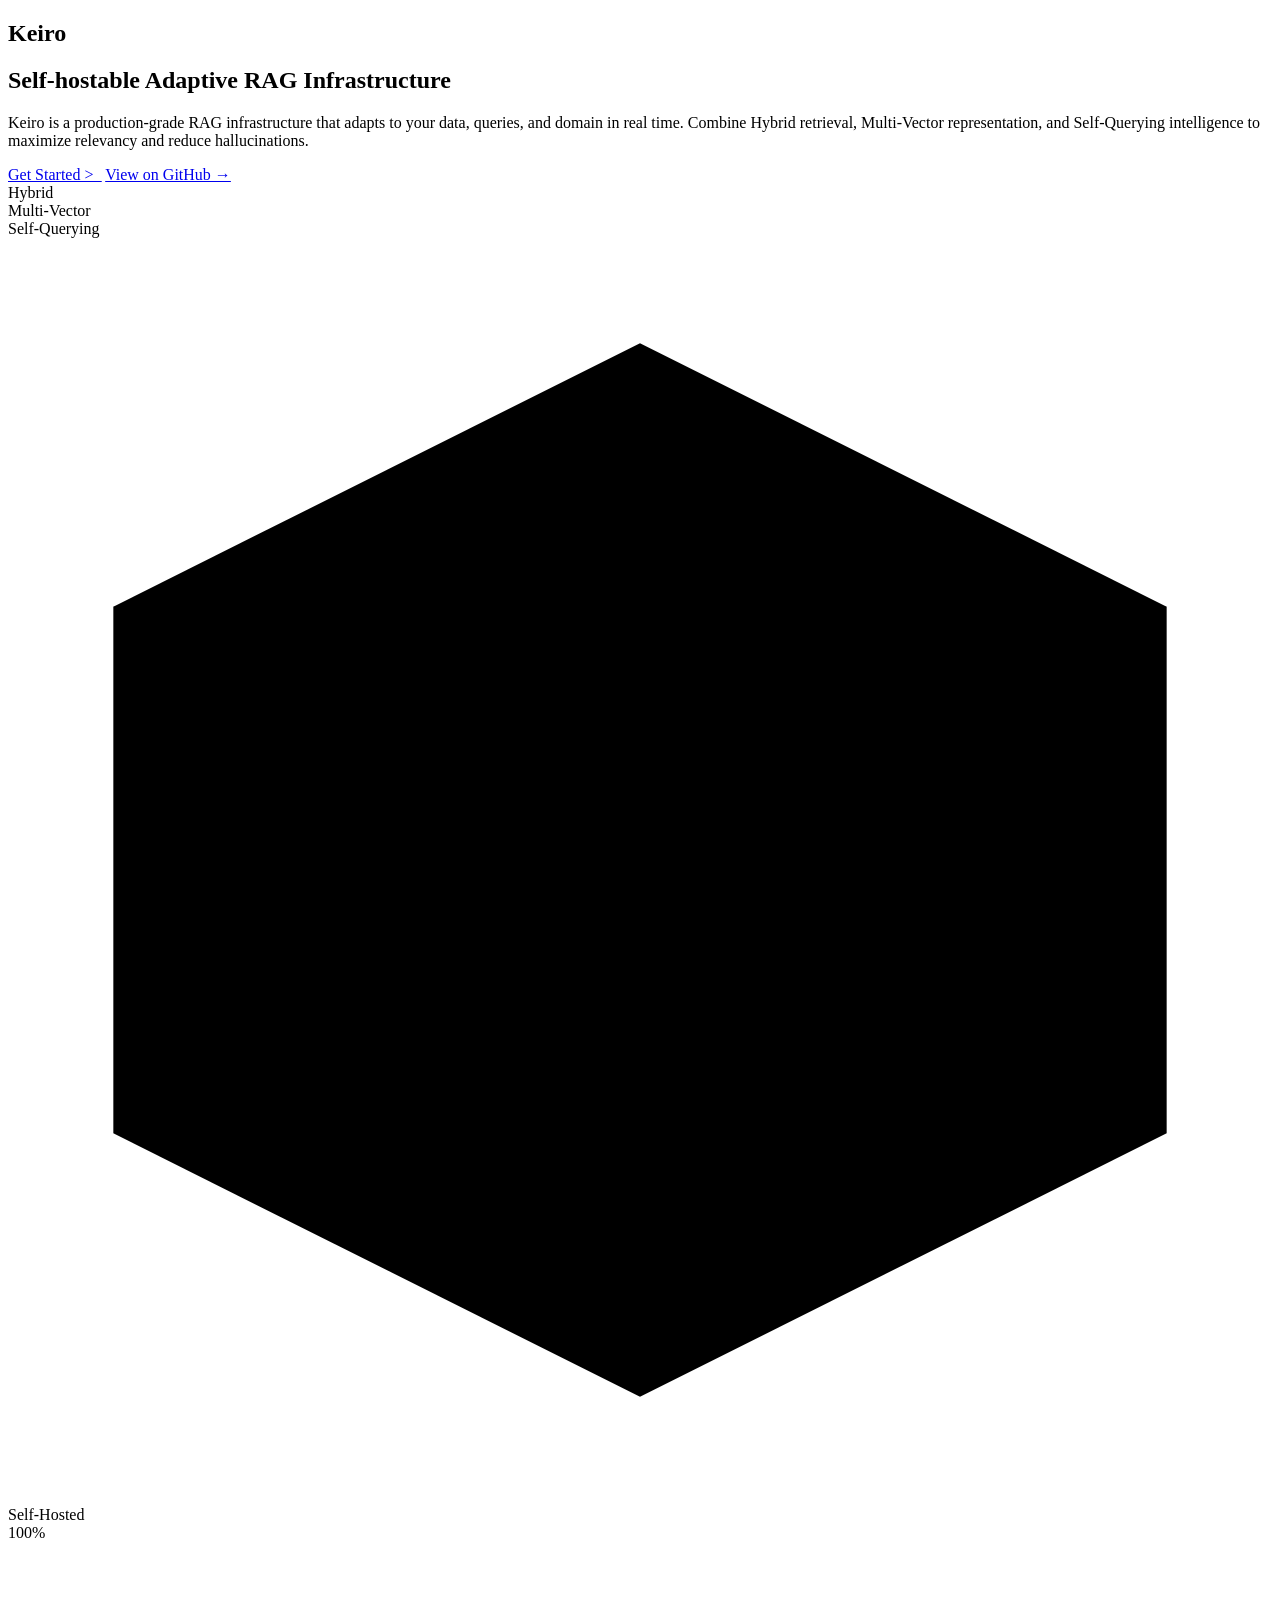
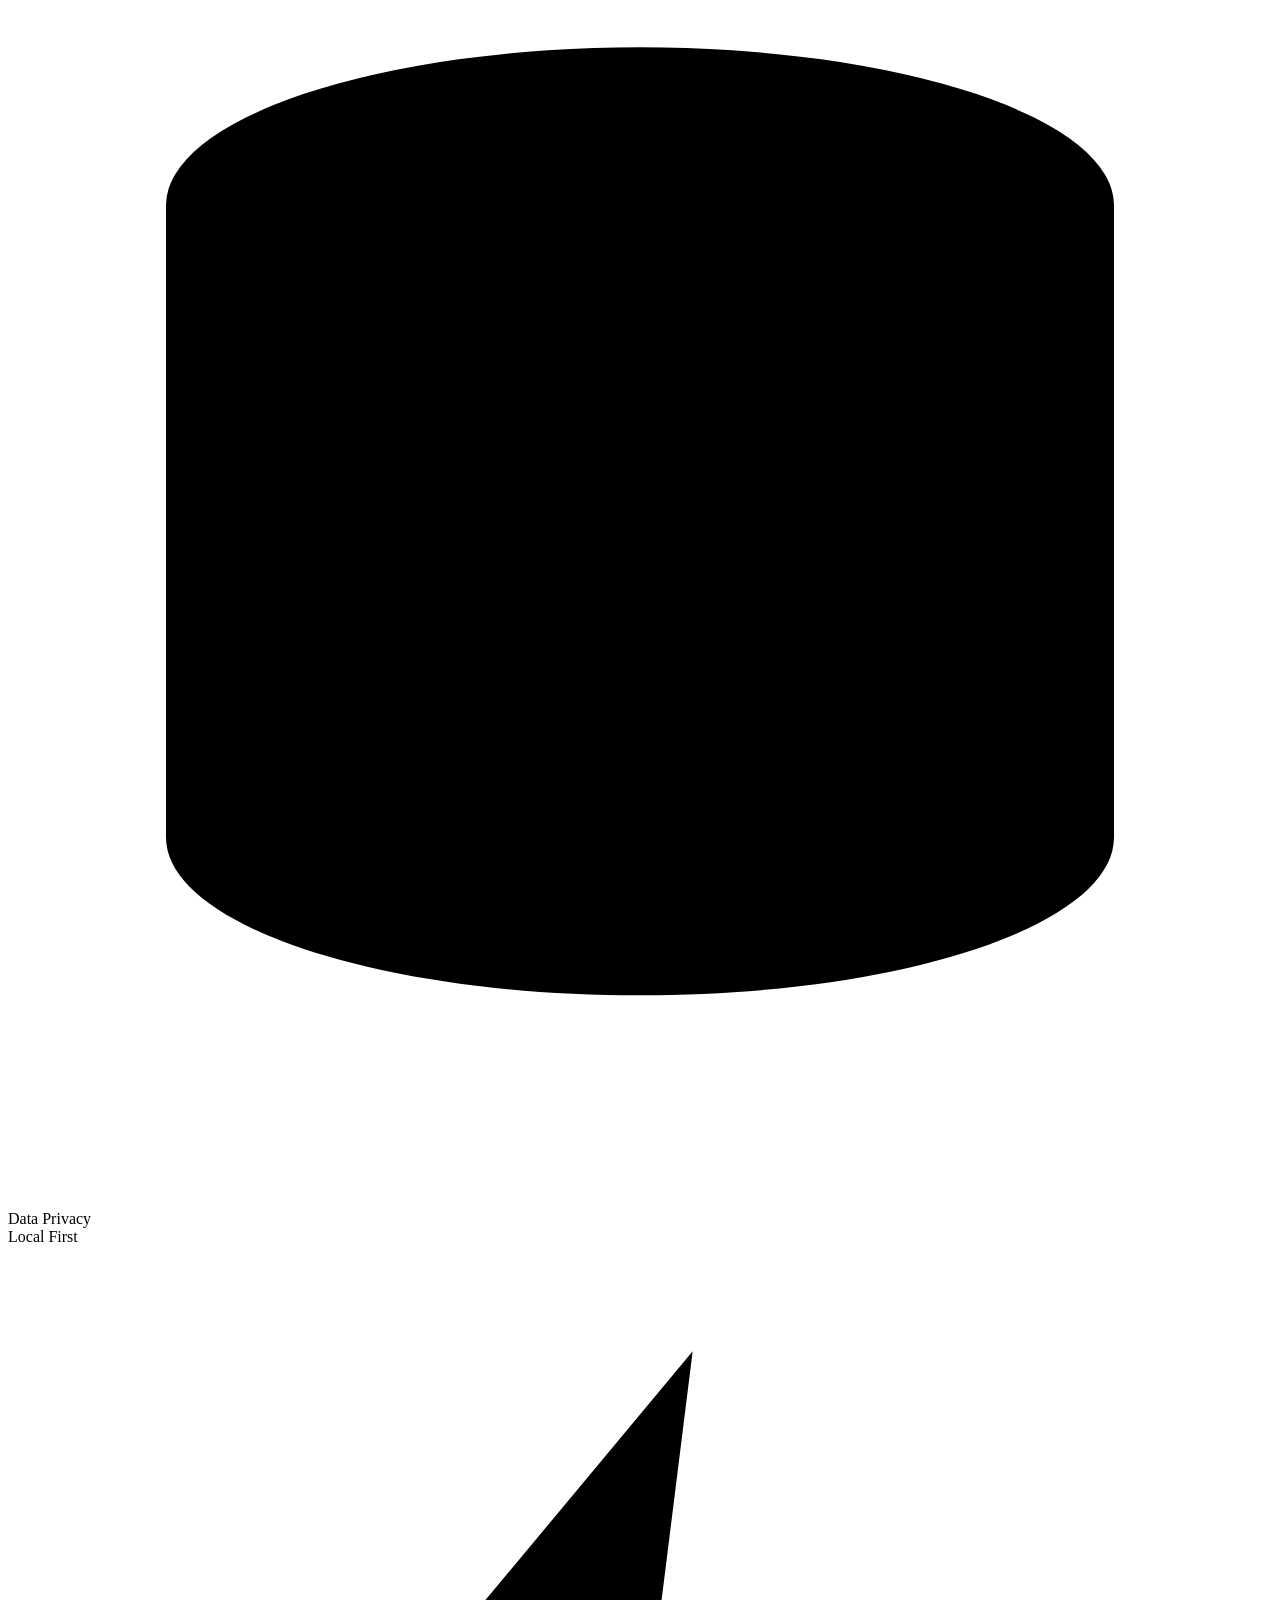
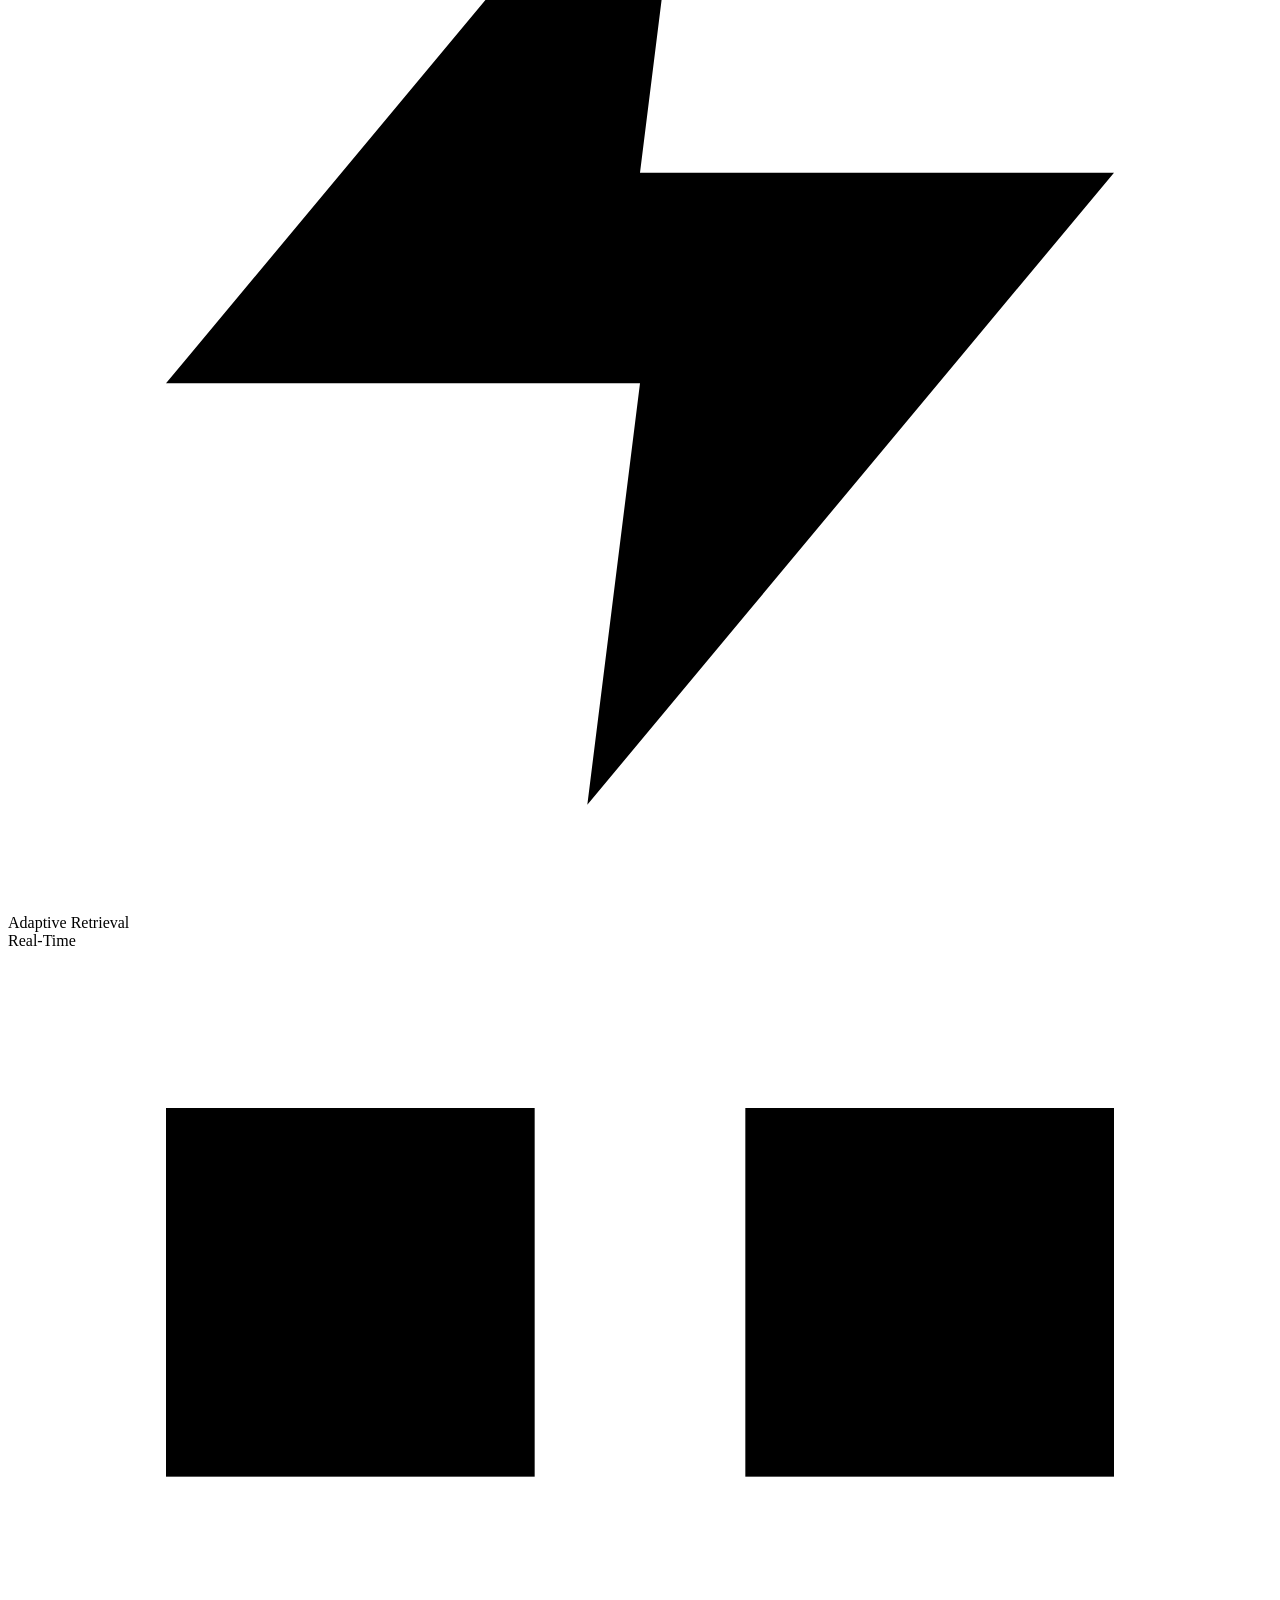
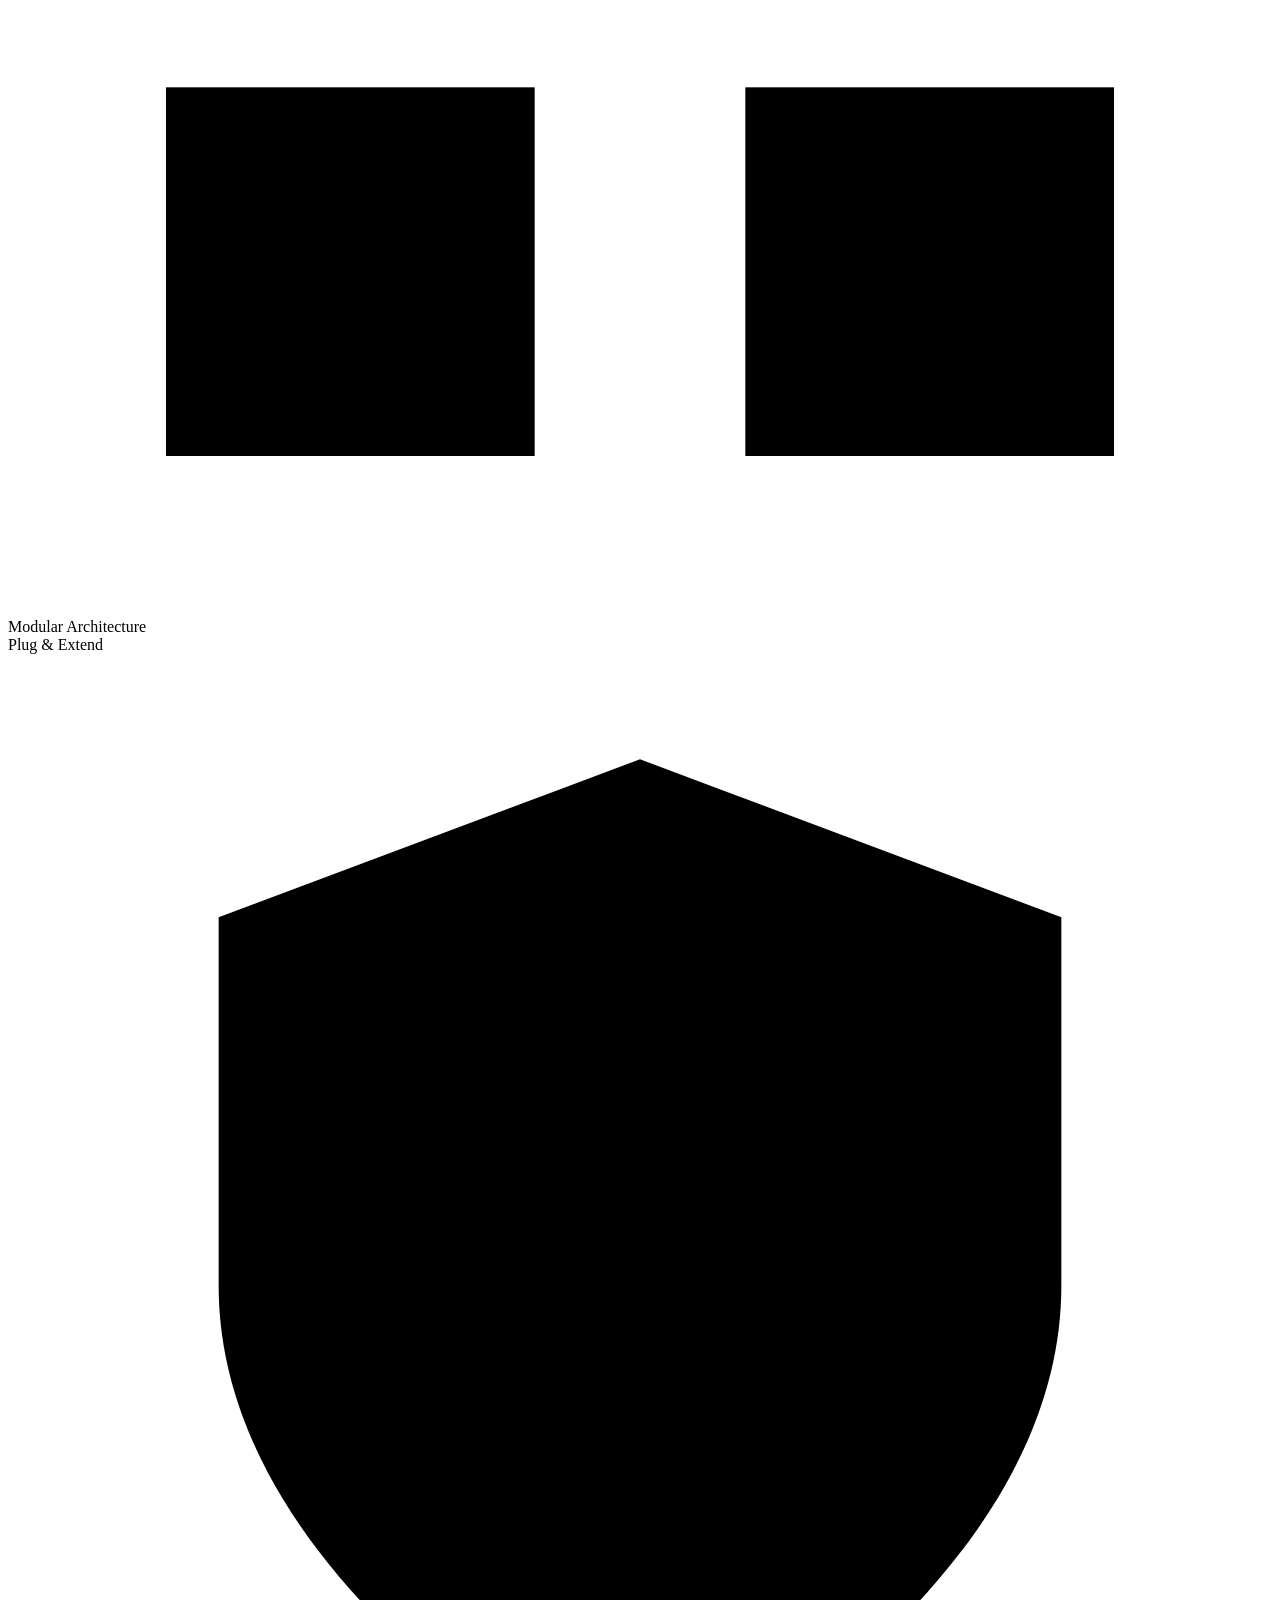
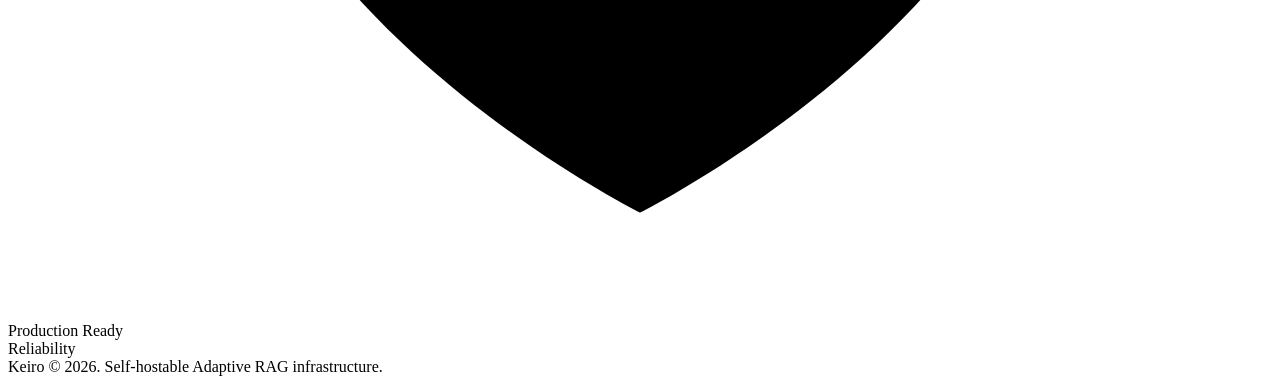
==== commit f0454d48: "Fixed some bugs" ====
--- a/gateway/templates/index.html
+++ b/gateway/templates/index.html
@@ -4,7 +4,7 @@
     <meta charset="UTF-8">
     <meta name="viewport" content="width=device-width, initial-scale=1.0">
     <title>Keiro — Self-hostable Adaptive RAG Infrastructure</title>
-    <link rel="stylesheet" href="style.css">
+    <link rel="stylesheet" href="/static/css/style.css">
 </head>
 <body>
 
